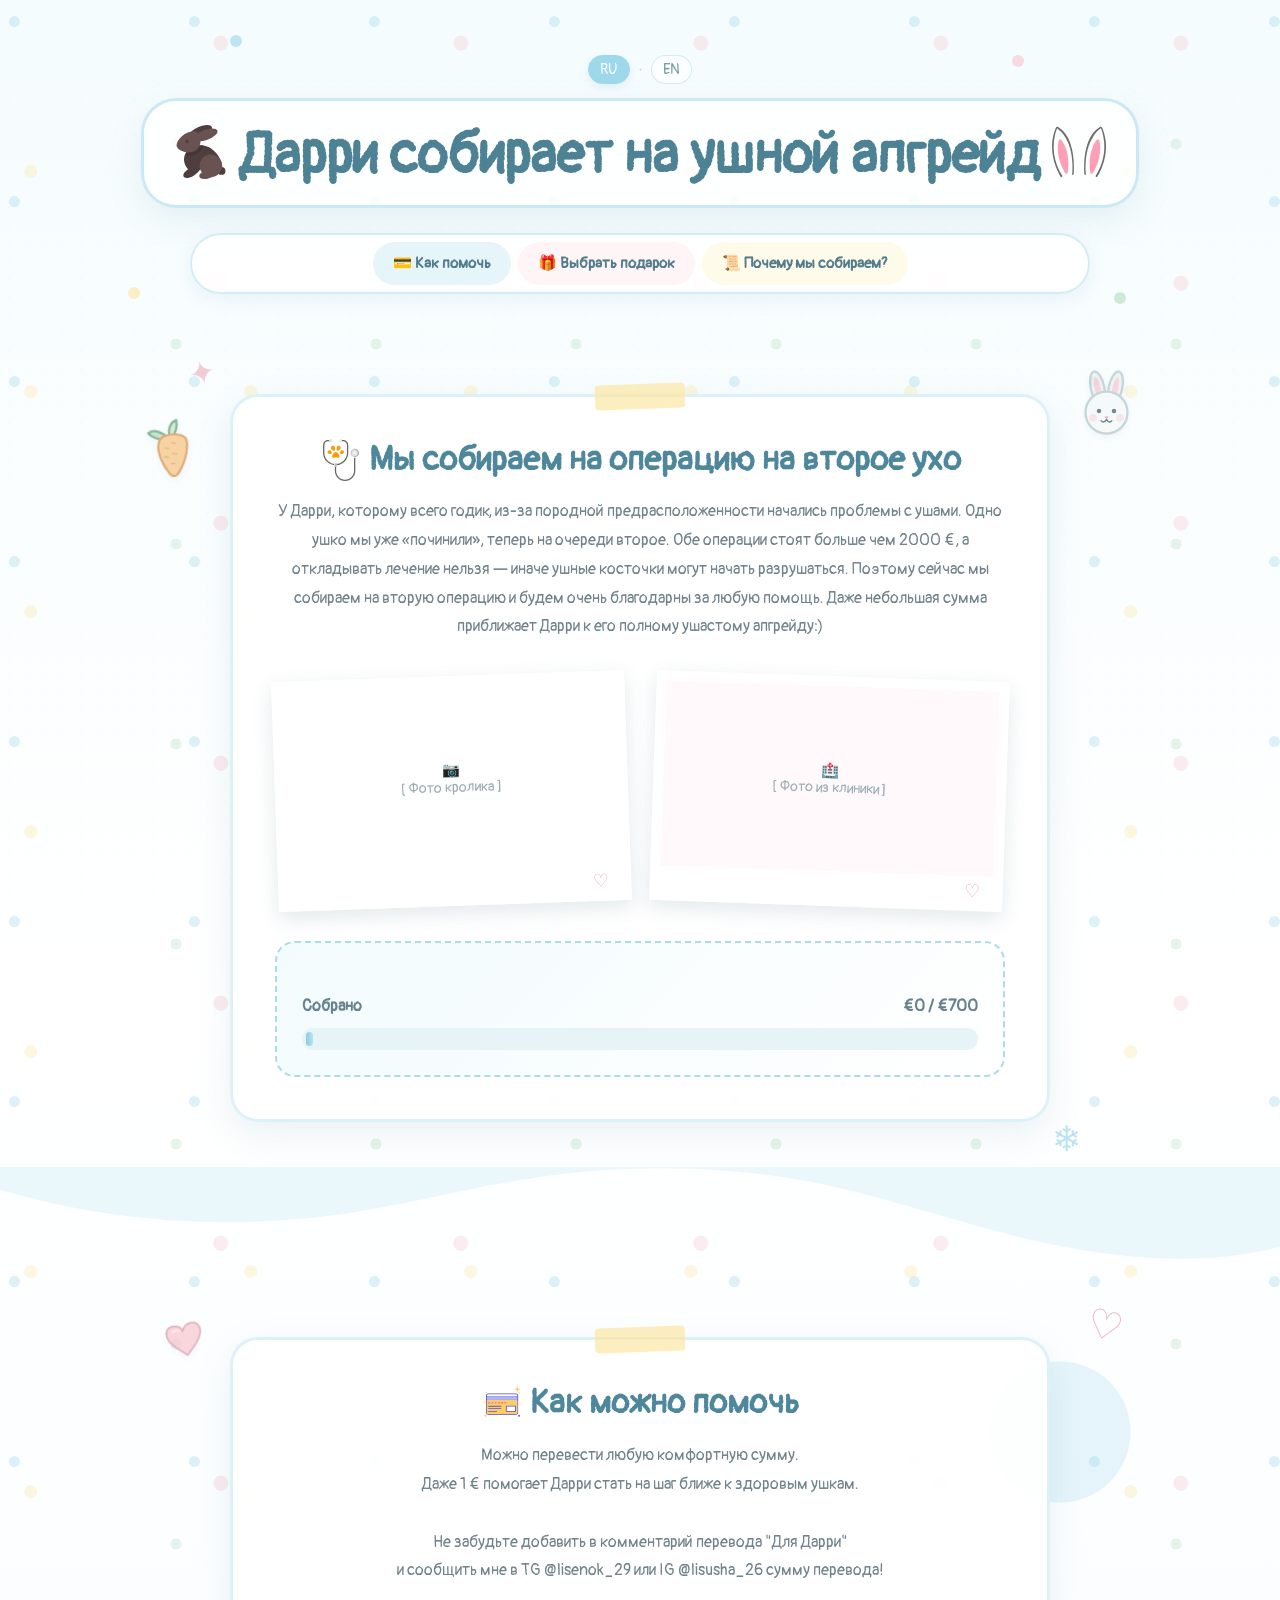
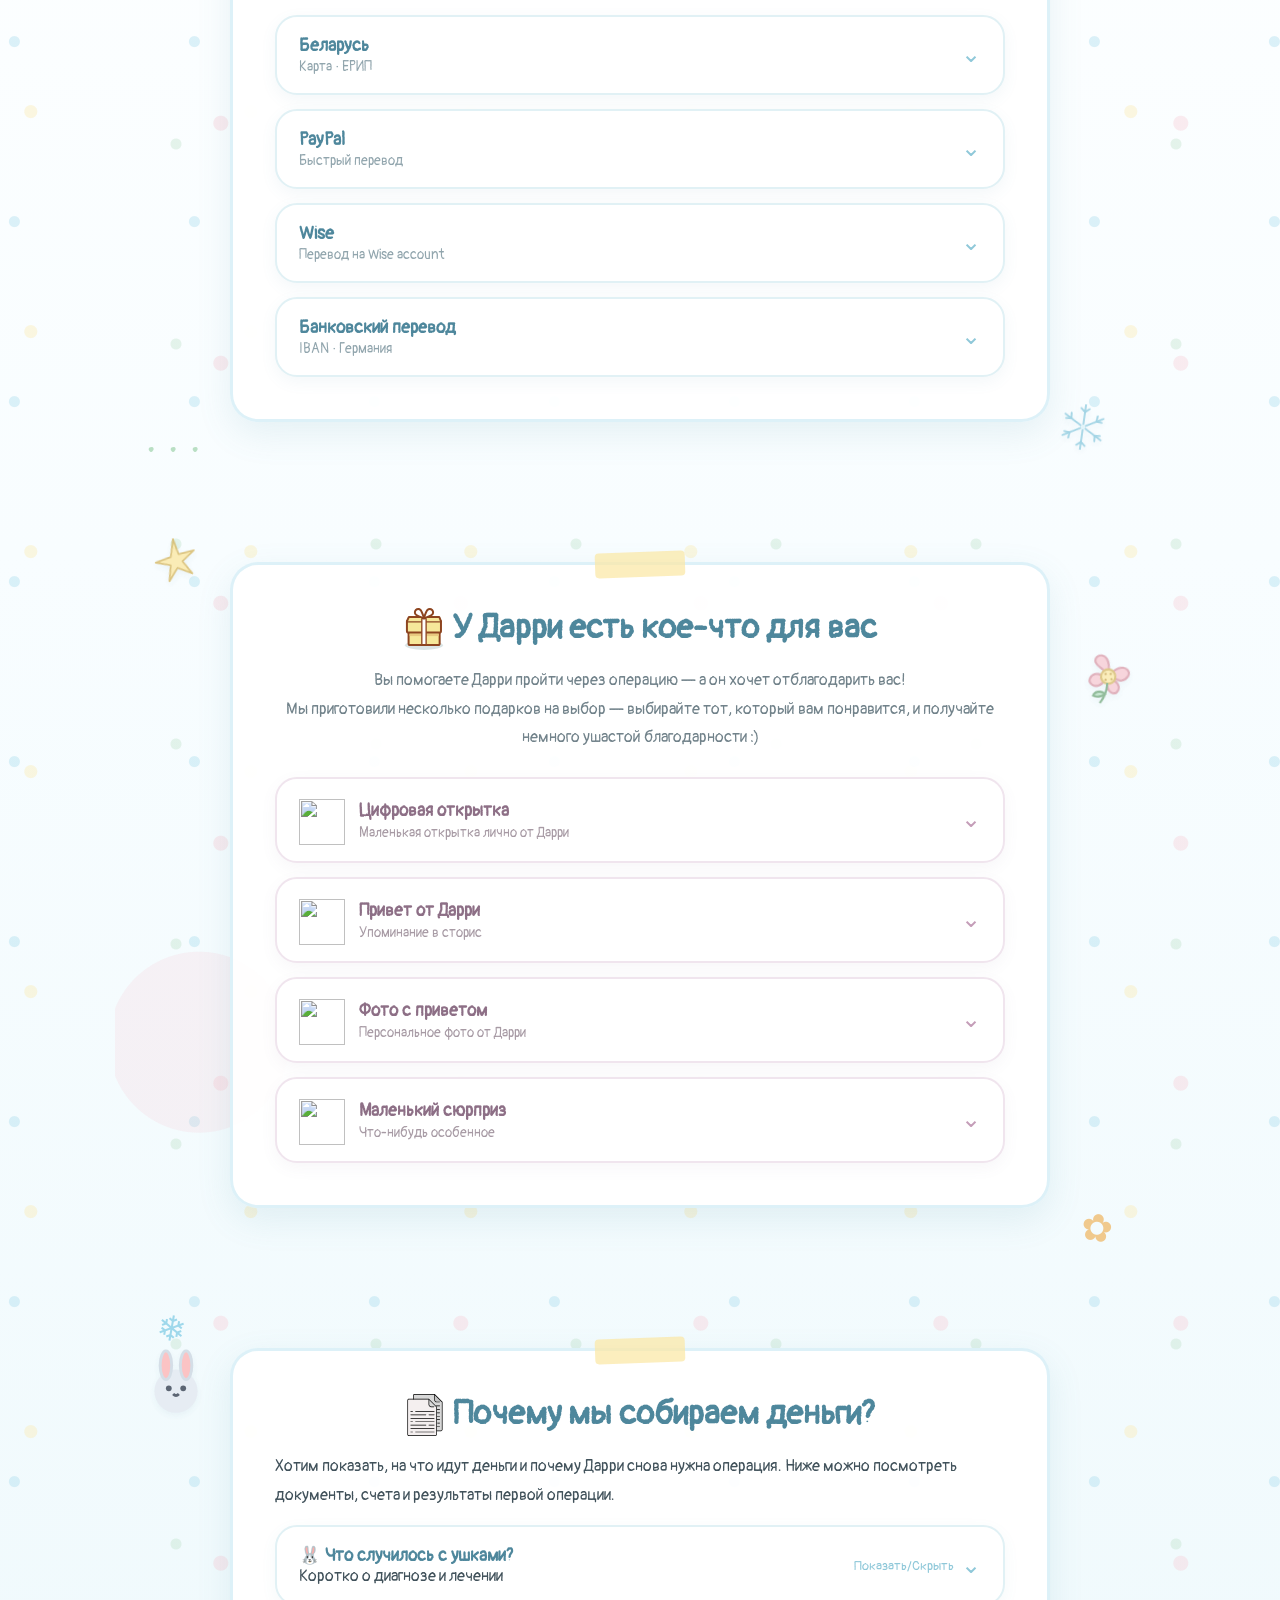
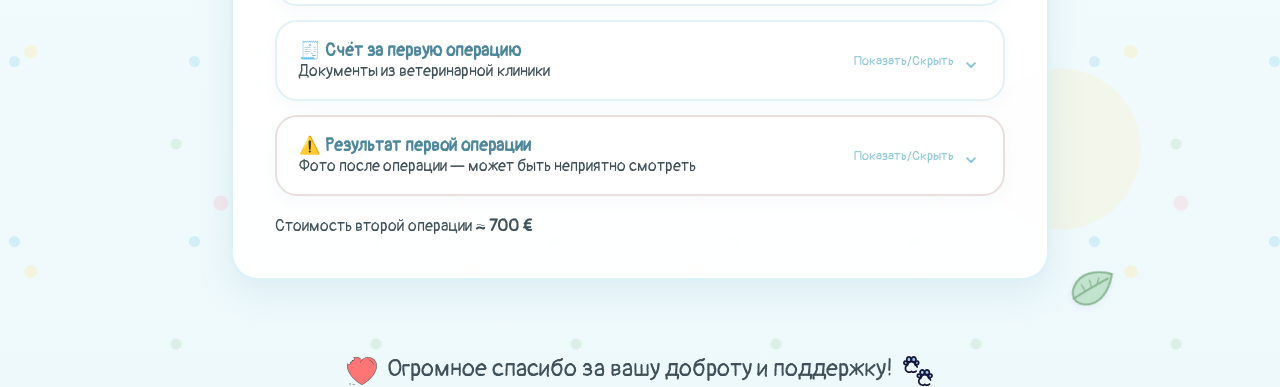
==== index.html @ 0f6ff952 "initial commit" ====
<!DOCTYPE html>
<html lang="ru">
<head>
    <meta charset="UTF-8">
    <meta name="viewport" content="width=device-width, initial-scale=1.0">
    <title>Помощь Кролику Дарри | Сбор на операцию 🐰</title>
    <!-- Link to external stylesheet -->
    <link rel="stylesheet" href="style.css">
    <link rel="preconnect" href="https://fonts.googleapis.com">
    <link rel="preconnect" href="https://fonts.gstatic.com" crossorigin>

    <link href="https://fonts.googleapis.com/css2?family=Nunito:wght@400;500;600;700;800&display=swap"
      rel="stylesheet">
    <link href="https://fonts.googleapis.com/css2?family=Pangolin:wght@400;500;600;700&display=swap"
      rel="stylesheet">
</head>
<body>
<header class="site-header">

    <!-- Decorative dots -->
    <span class="decorative-dot dot-blue"
          style="left: 18%; top: 35px;"></span>

    <span class="decorative-dot dot-pink"
          style="right: 20%; top: 55px;"></span>

    <span class="decorative-dot dot-yellow"
          style="left: 10%; bottom: 25px;"></span>

    <span class="decorative-dot dot-green"
          style="right: 12%; bottom: 20px;"></span>

    <div class="language-switcher">
        <a href="index.html" class="language-button active">RU</a>
        <span>·</span>
        <a href="en.html" class="language-button">EN</a>
    </div>

    <h1 class="site-title">
        <img src="icons/bunny.svg"
         alt=""
         class="title-icon">
        Дарри собирает на ушной апгрейд
        <img src="icons/bunny-ears.svg"
         alt=""
         class="title-icon">
    </h1>

    <nav>
        <ul>
            <li>
                <a href="#payment">💳 Как помочь</a>
            </li>

            <li>
                <a href="#gifts">🎁 Выбрать подарок</a>
            </li>

            <li>
                <a href="#why">📜 Почему мы собираем?</a>
            </li>
        </ul>
    </nav>

</header>


<!-- =========================
     INTRO
========================= -->

<section id="intro">

<!-- =========================
     DOODLE: CARROT
========================= -->

<svg class="doodle doodle-carrot"
     viewBox="0 0 100 100"
     aria-hidden="true">

    <!-- leaves -->
    <path
        d="M48 31
           C38 19 29 17 23 20
           C27 28 36 32 46 35"
        fill="#B9DFC4"
        stroke="#6FA77D"
        stroke-width="3"
        stroke-linecap="round"
        stroke-linejoin="round"/>

    <path
        d="M51 31
           C51 19 57 12 65 11
           C65 21 59 29 53 35"
        fill="#C9E7D0"
        stroke="#6FA77D"
        stroke-width="3"
        stroke-linecap="round"/>

    <!-- carrot -->
    <path
        d="M43 29
           C55 27 68 31 72 38
           C75 47 67 67 53 82
           C49 87 44 88 40 82
           C32 67 29 47 34 37
           C36 32 39 30 43 29Z"
        fill="#F7C98F"
        stroke="#D99A5B"
        stroke-width="3"
        stroke-linecap="round"/>

    <!-- little marks -->
    <path
        d="M41 45 L46 47
           M52 40 L57 42
           M38 57 L43 59
           M50 55 L55 57
           M45 68 L50 69"
        fill="none"
        stroke="#D99A5B"
        stroke-width="2"
        stroke-linecap="round"
        opacity=".65"/>

</svg>

<!-- =========================
     DOODLE: BUNNY
========================= -->

<svg class="doodle doodle-bunny"
     viewBox="0 0 100 100"
     aria-hidden="true">

    <!-- ears -->
    <ellipse
        cx="38"
        cy="25"
        rx="9"
        ry="22"
        fill="#E9EEF1"
        stroke="#B7C8CE"
        stroke-width="3"
        transform="rotate(-12 38 25)"/>

    <ellipse
        cx="62"
        cy="25"
        rx="9"
        ry="22"
        fill="#E9EEF1"
        stroke="#B7C8CE"
        stroke-width="3"
        transform="rotate(12 62 25)"/>

    <!-- inner ears -->
    <ellipse
        cx="38"
        cy="25"
        rx="4"
        ry="14"
        fill="#F7C8D2"
        transform="rotate(-12 38 25)"/>

    <ellipse
        cx="62"
        cy="25"
        rx="4"
        ry="14"
        fill="#F7C8D2"
        transform="rotate(12 62 25)"/>

    <!-- head -->
    <circle
        cx="50"
        cy="58"
        r="28"
        fill="#F4F7F8"
        stroke="#B7C8CE"
        stroke-width="3"/>

    <!-- eyes -->
    <circle cx="40" cy="56" r="3" fill="#53666F"/>
    <circle cx="60" cy="56" r="3" fill="#53666F"/>

    <!-- nose -->
    <path
        d="M47 64 Q50 61 53 64 Q50 68 47 64Z"
        fill="#E9A9B8"/>

    <!-- mouth -->
    <path
        d="M50 67 C48 72 44 71 43 69
           M50 67 C52 72 56 71 57 69"
        fill="none"
        stroke="#53666F"
        stroke-width="2"
        stroke-linecap="round"/>

    <!-- cheeks -->
    <circle cx="32" cy="65" r="5" fill="#F7C8D2" opacity=".55"/>
    <circle cx="68" cy="65" r="5" fill="#F7C8D2" opacity=".55"/>

</svg>


    <div class="card-box">

        <h2>
        <img src="icons/doctor.svg"
         alt=""
         class="icon">
            Мы собираем на операцию на второе ухо
        </h2>

        <p style="text-align:center; color:var(--text-muted);">
            У Дарри, которому всего годик, из-за породной предрасположенности начались
            проблемы с ушами. Одно ушко мы уже «починили», теперь на очереди второе.

            Обе операции стоят больше чем 2000 €, а откладывать лечение нельзя
            — иначе ушные косточки могут начать разрушаться. Поэтому сейчас мы собираем на
            вторую операцию и будем очень благодарны за любую помощь. Даже небольшая сумма
            приближает Дарри к его полному ушастому апгрейду:)
        </p>


        <div class="photo-grid">

            <div class="photo-frame">
                <span>📷<br>[ Фото кролика ]</span>
            </div>

            <div class="photo-frame">
                <span>🏥<br>[ Фото из клиники ]</span>
            </div>

        </div>


        <div class="fill-block">


            <div class="progress-container">

                <div class="progress-label">
                    <span>Собрано</span>
                    <span>€0 / €700</span>
                </div>

                <div class="progress-bar">
                    <div class="progress"></div>
                </div>

            </div>

        </div>

    </div>

</section>


<div class="wave-separator">
    <svg viewBox="0 0 1200 120"
         preserveAspectRatio="none">

        <path
            d="M321.39,56.44c58-10.79,114.16-30.13,
            172-41.86,82.39-16.72,168.19-17.73,
            250.45-.39C823.78,31,906.67,72,
            985.66,92.83c70.05,18.48,146.53,26.09,
            214.34,3V0H0V27.35A600.21,600.21,0,0,0,
            321.39,56.44Z"
            class="shape-fill">
        </path>

    </svg>
</div>


<!-- =========================
     PAYMENT
========================= -->

<section id="payment">
    <!-- =========================
     DOODLE: SNOWFLAKE
========================= -->

<svg class="doodle doodle-snowflake"
     viewBox="0 0 100 100"
     aria-hidden="true">

    <g
        fill="none"
        stroke="#8FCBDF"
        stroke-width="3"
        stroke-linecap="round">

        <path d="M50 13 L50 87"/>
        <path d="M18 32 L82 68"/>
        <path d="M18 68 L82 32"/>

        <!-- branches -->
        <path d="M50 25 L43 19"/>
        <path d="M50 25 L57 19"/>

        <path d="M50 75 L43 81"/>
        <path d="M50 75 L57 81"/>

        <path d="M29 38 L28 29"/>
        <path d="M29 38 L20 39"/>

        <path d="M71 62 L72 71"/>
        <path d="M71 62 L80 61"/>

        <path d="M29 62 L20 61"/>
        <path d="M29 62 L28 71"/>

        <path d="M71 38 L80 39"/>
        <path d="M71 38 L72 29"/>

    </g>

    <circle
        cx="50"
        cy="50"
        r="4"
        fill="#DDF2F8"/>

</svg>
<!-- =========================
     DOODLE: HEART
========================= -->

<svg class="doodle doodle-heart"
     viewBox="0 0 100 100"
     aria-hidden="true">

    <path
        d="M50 79
           C44 72 23 57 20 42
           C17 28 26 21 37 23
           C45 24 49 30 50 35
           C52 29 56 24 64 23
           C75 21 84 28 81 42
           C78 57 57 72 50 79Z"
        fill="#F7C8D2"
        stroke="#D99AA8"
        stroke-width="3"
        stroke-linecap="round"
        stroke-linejoin="round"/>

    <path
        d="M31 34 C34 30 39 30 42 33"
        fill="none"
        stroke="#FBE8EC"
        stroke-width="3"
        stroke-linecap="round"/>

</svg>
    <div class="card-box">

        <h2>
       <img src="icons/bank-card.svg"
         alt=""
         class="icon">
            Как можно помочь
        </h2>

        <p style="text-align:center; color:var(--text-muted);">
        Можно перевести любую комфортную сумму.<br>
        Даже 1 € помогает Дарри стать на шаг ближе к здоровым ушкам.<br><br>

            Не забудьте добавить в комментарий перевода "Для Дарри" <br>и сообщить мне в TG @lisenok_29 или IG @lisusha_26 сумму перевода!
        </p>


<div class="payment-methods">

    <!-- Беларусь / ЕРИП -->
    <details class="payment-card">

        <summary>
            <div class="payment-card-header">


                <div>
                    <h3>Беларусь</h3>
                    <span>Карта · ЕРИП</span>
                </div>

            </div>

            <span class="payment-arrow">⌄</span>
        </summary>

        <div class="payment-content">

            <p>
                Если вам удобно перевести деньги с белорусской карты,
                можно воспользоваться ЕРИП.
            </p>

            <strong>Как оплатить:</strong>

            <ol>
                <li>Откройте приложение вашего банка.</li>
                <li>Выберите ЕРИП и найдите нужный раздел.</li>
                <li>Введите данные из инструкции ниже.</li>
            </ol>

            <div class="fill-block">
                [ Здесь будет схема оплаты через ЕРИП ]
            </div>

        </div>

    </details>


    <!-- PayPal -->
    <details class="payment-card">

        <summary>
            <div class="payment-card-header">

                <div>
                    <h3>PayPal</h3>
                    <span>Быстрый перевод</span>
                </div>

            </div>

            <span class="payment-arrow">⌄</span>
        </summary>

        <div class="payment-content">

            <p>
                Можно отправить любую комфортную сумму через PayPal.
            </p>

            <div class="account-box">
                <span>PayPal</span>
                <strong>[ ваш email ]</strong>
            </div>

        </div>

    </details>


    <!-- Wise -->
    <details class="payment-card">

        <summary>
            <div class="payment-card-header">

                <div>
                    <h3>Wise</h3>
                    <span>Перевод на Wise account</span>
                </div>

            </div>

            <span class="payment-arrow">⌄</span>
        </summary>

        <div class="payment-content">

            <p>
                Если вы пользуетесь Wise, можно перевести деньги
                непосредственно на наш аккаунт.
            </p>

            <div class="account-box">
                <span>Wise account</span>
                <strong>[ реквизиты ]</strong>
            </div>

        </div>

    </details>


    <!-- Немецкий IBAN -->
    <details class="payment-card">

        <summary>
            <div class="payment-card-header">

                <div>
                    <h3>Банковский перевод</h3>
                    <span>IBAN · Германия</span>
                </div>

            </div>

            <span class="payment-arrow">⌄</span>
        </summary>

        <div class="payment-content">

            <p>
                Можно сделать обычный банковский перевод
                на немецкий счёт.
            </p>

            <div class="account-box">

                <div>
                    <span>Имя получателя</span>
                    <strong>[ NAME ]</strong>
                </div>

                <div>
                    <span>IBAN</span>
                    <strong>[ DE00 0000 0000 0000 0000 00 ]</strong>
                </div>

                <div>
                    <span>BIC</span>
                    <strong>[ BIC ]</strong>
                </div>

            </div>

        </div>

    </details>

</div>

    </div>

</section>


<!-- =========================
     GIFTS
========================= -->

<section id="gifts">

<!-- =========================
     DOODLE: LITTLE STAR
========================= -->

<svg class="doodle doodle-star"
     viewBox="0 0 100 100"
     aria-hidden="true">

    <path
        d="M50 12
           L56 39
           L83 36
           L61 52
           L75 75
           L51 62
           L34 83
           L40 56
           L15 48
           L42 42 Z"
        fill="#FBE8A6"
        stroke="#D5B866"
        stroke-width="3"
        stroke-linejoin="round"/>

</svg><!-- =========================
     DOODLE: FLOWER
========================= -->

<svg class="doodle doodle-flower"
     viewBox="0 0 100 100"
     aria-hidden="true">

    <path
        d="M49 46
           C43 37 34 38 30 31
           C27 24 34 18 41 21
           C48 24 49 33 50 40"
        fill="#F7C8D2"
        stroke="#D99AA8"
        stroke-width="3"
        stroke-linecap="round"/>

    <path
        d="M53 45
           C58 35 68 30 75 35
           C81 40 77 48 69 51
           C63 52 58 49 53 47"
        fill="#F7C8D2"
        stroke="#D99AA8"
        stroke-width="3"
        stroke-linecap="round"/>

    <path
        d="M53 51
           C63 52 69 59 66 66
           C63 73 54 70 51 63
           C49 59 50 55 53 51"
        fill="#F7C8D2"
        stroke="#D99AA8"
        stroke-width="3"
        stroke-linecap="round"/>

    <path
        d="M47 52
           C43 61 36 66 29 62
           C22 58 25 50 32 47
           C38 45 43 48 47 51"
        fill="#F7C8D2"
        stroke="#D99AA8"
        stroke-width="3"
        stroke-linecap="round"/>

    <circle
        cx="50"
        cy="48"
        r="10"
        fill="#FBE8A6"
        stroke="#D5B866"
        stroke-width="3"/>

    <circle cx="46" cy="45" r="1.5" fill="#C39E4A"/>
    <circle cx="53" cy="44" r="1.5" fill="#C39E4A"/>
    <circle cx="55" cy="51" r="1.5" fill="#C39E4A"/>
    <circle cx="47" cy="53" r="1.5" fill="#C39E4A"/>

    <path
        d="M50 58 C51 69 49 77 44 85"
        fill="none"
        stroke="#72A77C"
        stroke-width="3"
        stroke-linecap="round"/>

    <path
        d="M48 72
           C40 68 34 72 33 77
           C40 79 45 77 49 73"
        fill="#B9DFC4"
        stroke="#72A77C"
        stroke-width="3"
        stroke-linecap="round"/>

</svg>


    <div class="card-box">

        <h2>
        <img src="icons/gift.svg"
         alt=""
         class="icon">
            У Дарри есть кое-что для вас
        </h2>

        <p style="text-align:center; color:var(--text-muted);">
        Вы помогаете Дарри пройти через операцию — а он хочет отблагодарить вас!<br>
        Мы приготовили несколько подарков на выбор — выбирайте тот, который вам понравится,
            и получайте немного ушастой благодарности :)

        </p>


<div class="gift-list">

    <!-- Подарок 1 -->
    <details class="gift-card">

        <summary>
            <div class="gift-card-title">
                <img src="icons/postcard.svg"
                     alt=""
                     class="gift-icon">

                <div>
                    <h3>Цифровая открытка</h3>
                    <span>Маленькая открытка лично от Дарри</span>
                </div>
            </div>

            <span class="gift-arrow">⌄</span>
        </summary>

        <div class="gift-content">

            <img src="images/gift-postcard.jpg"
                 alt="Пример цифровой открытки"
                 class="gift-photo">

            <p>
                Красочная цифровая открытка с Дарри,
                которую можно сохранить себе на память.
            </p>

        </div>

    </details>


    <!-- Подарок 2 -->
    <details class="gift-card">

        <summary>
            <div class="gift-card-title">

                <img src="icons/instagram.svg"
                     alt=""
                     class="gift-icon">

                <div>
                    <h3>Привет от Дарри</h3>
                    <span>Упоминание в сторис</span>
                </div>

            </div>

            <span class="gift-arrow">⌄</span>
        </summary>

        <div class="gift-content">

            <img src="images/gift-story.jpg"
                 alt="Пример сторис"
                 class="gift-photo">

            <p>
                Дарри лично передаст вам привет
                в нашей истории в Instagram.
            </p>

        </div>

    </details>


    <!-- Подарок 3 -->
    <details class="gift-card">

        <summary>
            <div class="gift-card-title">

                <img src="icons/photo.svg"
                     alt=""
                     class="gift-icon">

                <div>
                    <h3>Фото с приветом</h3>
                    <span>Персональное фото от Дарри</span>
                </div>

            </div>

            <span class="gift-arrow">⌄</span>
        </summary>

        <div class="gift-content">

            <img src="images/gift-photo.jpg"
                 alt="Фото Дарри"
                 class="gift-photo">

            <p>
                Получите фотографию Дарри с вашим
                персональным приветом.
            </p>

        </div>

    </details>


    <!-- Подарок 4 -->
    <details class="gift-card">

        <summary>
            <div class="gift-card-title">

                <img src="icons/surprise.svg"
                     alt=""
                     class="gift-icon">

                <div>
                    <h3>Маленький сюрприз</h3>
                    <span>Что-нибудь особенное</span>
                </div>

            </div>

            <span class="gift-arrow">⌄</span>
        </summary>

        <div class="gift-content">

            <img src="images/gift-surprise.jpg"
                 alt="Маленький сюрприз"
                 class="gift-photo">

            <p>
                Тут пока секрет. Но Дарри обещает,
                что будет мило :)
            </p>

        </div>

    </details>

</div>

    </div>

</section>


<!-- =========================
     WHY
========================= -->

<section id="why">
<!-- =========================
     DOODLE: LEAF
========================= -->

<svg class="doodle doodle-leaf"
     viewBox="0 0 100 100"
     aria-hidden="true">

    <path
        d="M76 20
           C50 20 28 31 25 54
           C23 70 34 79 48 76
           C70 71 79 47 76 20Z"
        fill="#B9DFC4"
        stroke="#72A77C"
        stroke-width="3"
        stroke-linecap="round"/>

    <path
        d="M29 72 C43 56 55 44 72 28"
        fill="none"
        stroke="#72A77C"
        stroke-width="3"
        stroke-linecap="round"/>

    <path
        d="M43 56 L35 48
           M51 48 L45 38
           M58 41 L58 31"
        fill="none"
        stroke="#72A77C"
        stroke-width="2"
        stroke-linecap="round"/>

</svg>
    <svg class="doodle doodle-rabbit-1"
         viewBox="0 0 50 50"
         fill="none">

        <circle
            cx="25"
            cy="30"
            r="15"
            fill="#E2E8F0"/>

        <ellipse
            cx="18"
            cy="12"
            rx="4"
            ry="10"
            fill="#FEB2B2"
            stroke="#CBD5E0"
            stroke-width="2"/>

        <ellipse
            cx="32"
            cy="12"
            rx="4"
            ry="10"
            fill="#FEB2B2"
            stroke="#CBD5E0"
            stroke-width="2"/>

        <circle cx="20" cy="28" r="2" fill="#2D3748"/>
        <circle cx="30" cy="28" r="2" fill="#2D3748"/>

        <path
            d="M23 32 Q25 34 27 32"
            stroke="#2D3748"
            stroke-width="2"
            fill="none"/>

    </svg>


    <div class="card-box">

<h2>
    <img src="icons/documents.svg"
         alt=""
         class="icon">
    Почему мы собираем деньги?
</h2>

<p class="section-intro">
    Хотим показать, на что идут деньги и почему Дарри снова нужна операция.
    Ниже можно посмотреть документы, счета и результаты первой операции.
</p>


<details class="story-card">
    <summary>
        <div>
            <h3>🐰 Что случилось с ушками?</h3>
            <span>Коротко о диагнозе и лечении</span>
        </div>

        <div class="details-hint">
            <span class="hint-closed">Показать/Скрыть</span>
            <span class="payment-arrow">⌄</span>
        </div>
    </summary>

    <div class="story-content">
        <p>
            [ Здесь коротко рассказываем, когда начались проблемы,
            что показали обследования, почему потребовалась операция
            и почему теперь необходимо оперировать второе ухо. ]
        </p>
    </div>
</details>

<details class="story-card">
    <summary>
        <div>
            <h3>🧾 Счёт за первую операцию</h3>
            <span>Документы из ветеринарной клиники</span>
        </div>

        <div class="details-hint">
            <span class="hint-closed">Показать/Скрыть</span>
            <span class="payment-arrow">⌄</span>
        </div>
    </summary>

    <div class="story-content">

        <div class="document-grid">

            <img src="images/invoice-1.jpg"
                 alt="Счёт из ветеринарной клиники"
                 class="document-image">

            <img src="images/invoice-2.jpg"
                 alt="Счёт из ветеринарной клиники"
                 class="document-image">

        </div>

        <p>
            Здесь можно добавить короткое пояснение,
            что именно было оплачено.
        </p>

    </div>
</details>

<details class="story-card sensitive-card">
    <summary>
        <div>
            <h3>⚠️ Результат первой операции</h3>
            <span>Фото после операции — может быть неприятно смотреть</span>
        </div>

        <div class="details-hint">
            <span class="hint-closed">Показать/Скрыть</span>
            <span class="payment-arrow">⌄</span>
        </div>
    </summary>

    <div class="story-content">

        <div class="photo-warning">
            <strong>⚠️ Осторожно, фото может быть неприятным</strong>

            <p>
                Здесь находится фотография уха Дарри после первой операции.
                Открывайте только если хотите увидеть результат лечения.
            </p>
        </div>

        <img src="images/ear-after-surgery.jpg"
             alt="Ухо Дарри после операции"
             class="sensitive-photo">

    </div>
</details>
        <br>
<div class="cost-summary">

    <span>Стоимость второй операции</span>

    <strong>≈ 700 €</strong>

</div>

    </div>

</section>

</div>

<footer>
    <div class="container">
        <p class="footer-message">
            <img src="icons/heart.svg"
                 alt=""
                 class="icon">

            Огромное спасибо за вашу доброту и поддержку!

            <img src="icons/pawprints.svg"
                 alt=""
                 class="icon">
        </p>
    </div>
</footer>

</body>
</html>
---- style.css ----
:root {
    --blue: #9ed8eb;
    --blue-dark: #5ca9c5;
    --blue-light: #eaf8fc;
    --blue-pale: #f5fcfe;

    --pink: #f7c8d2;
    --yellow: #fbe8a6;
    --green: #b9dfc4;
    --orange: #f6c58b;

    --text: #40515a;
    --text-muted: #71828a;

    --white: #ffffff;

    --shadow: 0 12px 35px rgba(80, 145, 165, 0.12);
    --shadow-small: 0 5px 18px rgba(80, 145, 165, 0.10);

    --radius: 28px;
}


/* =========================
   GLOBAL
========================= */

* {
    box-sizing: border-box;
}

html {
    scroll-behavior: smooth;
}

body {
    margin: 0;

    color: var(--text);
    font-family: "Pangolin", "Trebuchet MS", sans-serif;

    background:
        radial-gradient(
            circle at 8% 12%,
            rgba(158,216,235,.35) 0 5px,
            transparent 6px
        ),
        radial-gradient(
            circle at 92% 18%,
            rgba(247,200,210,.35) 0 7px,
            transparent 8px
        ),
        radial-gradient(
            circle at 14% 78%,
            rgba(251,232,166,.35) 0 6px,
            transparent 7px
        ),
        radial-gradient(
            circle at 88% 72%,
            rgba(185,223,196,.35) 0 5px,
            transparent 6px
        ),
        linear-gradient(
            180deg,
            #f5fcfe 0%,
            #ffffff 28%,
            #f8fdff 60%,
            #eef9fc 100%
        );

    background-size:
        180px 180px,
        240px 240px,
        220px 220px,
        200px 200px,
        auto;

    overflow-x: hidden;
}


/* Very subtle paper texture */

body::before {
    content: "";

    position: fixed;
    inset: 0;

    pointer-events: none;

    opacity: .22;

    background-image:
        radial-gradient(
            rgba(92,169,197,.10) 1px,
            transparent 1px
        );

    background-size: 18px 18px;

    z-index: -1;
}


/* =========================
   CONTAINER
========================= */

.container {
    width: 100%;
    max-width: 960px;

    margin: 0 auto;
    padding: 0 20px;

    position: relative;
}


/* =========================
   HEADER
========================= */

.site-header {
    position: relative;

    padding: 55px 20px 30px;

    text-align: center;
}

.site-title {
    display: inline-block;

    margin: 0 auto 25px;
    padding: 18px 30px;

    color: #4d8194;

    font-size: clamp(2rem, 5vw, 3.5rem);
    line-height: 1.1;

    background: rgba(255,255,255,.82);

    border: 3px solid rgba(158,216,235,.55);
    border-radius: 35px;

    box-shadow: var(--shadow);
}

.site-title span {
    display: inline-block;

    animation: gentleFloat 4s ease-in-out infinite;
}

.site-title span:last-child {
    animation-delay: 1s;
}

@keyframes gentleFloat {

    0%, 100% {
        transform: translateY(0) rotate(-2deg);
    }

    50% {
        transform: translateY(-5px) rotate(2deg);
    }
}


/* =========================
   NAVIGATION
========================= */

nav {
    position: relative;
    z-index: 10;

    width: min(900px, calc(100% - 30px));

    margin: 0 auto;
    padding: 7px;

    background: rgba(255,255,255,.9);

    border: 2px solid rgba(158,216,235,.45);
    border-radius: 50px;

    box-shadow: var(--shadow-small);
}

nav ul {
    display: flex;

    justify-content: center;
    align-items: center;

    gap: 7px;

    margin: 0;
    padding: 0;

    list-style: none;
}

nav li {
    flex: 0 0 auto;
}

nav a {
    display: block;

    padding: 12px 20px;

    color: #527c8c;

    font-weight: 700;
    font-size: .95rem;

    text-decoration: none;

    border-radius: 40px;

    transition:
        background .2s ease,
        transform .2s ease,
        box-shadow .2s ease;
}

nav a:hover {
    background: var(--blue-light);

    transform: translateY(-2px);

    box-shadow:
        0 4px 12px rgba(92,169,197,.15);
}

nav li:first-child a {
    background: #e5f5fa;
}

nav li:nth-child(2) a {
    background: #fff5f7;
}

nav li:nth-child(3) a {
    background: #fffbea;
}


/* =========================
   SECTIONS
========================= */

section {
    position: relative;

    max-width: 1050px;

    margin: 0 auto;
    padding: 70px 25px;
}


/* =========================
   MAIN CARD
========================= */

.card-box {
    position: relative;

    width: 100%;
    max-width: 820px;

    margin: 0 auto;
    padding: 42px;

    background: rgba(255,255,255,.94);

    border: 3px solid rgba(158,216,235,.35);
    border-radius: var(--radius);

    box-shadow: var(--shadow);
}


/* Little paper tape decoration */

.card-box::before {
    content: "";

    position: absolute;

    top: -13px;
    left: 50%;

    width: 90px;
    height: 25px;

    transform:
        translateX(-50%)
        rotate(-2deg);

    background: rgba(251,232,166,.72);

    border-radius: 4px;
}


/* =========================
   HEADINGS
========================= */

.card-box h2 {
    margin-top: 0;
    margin-bottom: 15px;

    color: #4e879c;

    text-align: center;

    font-size: clamp(1.5rem, 3vw, 2.1rem);

    line-height: 1.25;
}

.card-box p {
    line-height: 1.8;
}


/* Section title with SVG */

.section-title {
    display: flex;

    align-items: center;
    justify-content: center;

    gap: 12px;
}

.title-icon {
    width: 54px;
    height: 54px;

    flex: 0 0 54px;

    transform: translateY(6px);
}


/* Generic icons */

.icon {
    display: inline-block;

    width: 42px;
    height: 42px;

    flex: 0 0 42px;

    vertical-align: middle;
}


/* =========================
   PHOTOS
========================= */

.photo-grid {
    display: grid;

    grid-template-columns: repeat(2, 1fr);

    gap: 25px;

    margin: 35px 0;
}

.photo-frame {
    position: relative;

    min-height: 230px;

    display: flex;

    align-items: center;
    justify-content: center;

    background: #fff;

    border: 10px solid white;
    border-bottom-width: 35px;

    box-shadow:
        0 7px 20px rgba(60,100,110,.14);

    transform: rotate(-2deg);
}

.photo-frame:nth-child(2) {
    transform: rotate(2deg);

    background: #fff9fb;
}

.photo-frame::after {
    content: "♡";

    position: absolute;

    right: 12px;
    bottom: -27px;

    color: #f0a9b8;

    font-size: 18px;
}

.photo-frame span {
    color: #9aabb1;

    text-align: center;

    font-size: .9rem;
}


/* =========================
   PLACEHOLDER / INFO BLOCK
========================= */

.fill-block {
    margin-top: 25px;
    padding: 25px;

    text-align: center;

    line-height: 1.7;

    background:
        linear-gradient(
            135deg,
            #f2fbfd,
            #ffffff
        );

    border: 2px dashed #acdce9;
    border-radius: 20px;
}

.fill-block strong {
    color: #6593a2;
}


/* =========================
   PROGRESS BAR
========================= */

.progress-container {
    margin-top: 25px;
}

.progress-label {
    display: flex;

    justify-content: space-between;

    margin-bottom: 8px;

    color: #66838d;

    font-weight: 700;
}

.progress-bar {
    height: 22px;

    padding: 4px;

    background: #e6f4f8;

    border-radius: 20px;
}

.progress {
    width: 1%; /* change this */

    height: 100%;

    background:
        linear-gradient(
            90deg,
            #8dccdf,
            #b8e4ef
        );

    border-radius: 20px;
}


/* =========================
   ACCORDION — GENERAL
========================= */

details > summary {
    list-style: none;
    cursor: pointer;
}

details > summary::-webkit-details-marker {
    display: none;
}

details > summary::marker {
    display: none;
}


/* =========================
   PAYMENT
========================= */

.payment-methods {
    display: grid;

    gap: 14px;

    margin-top: 30px;
}

.payment-card {
    overflow: hidden;

    background: #ffffff;

    border: 2px solid #e1f1f5;
    border-radius: 22px;

    box-shadow:
        0 5px 16px rgba(80,145,165,.07);

    transition:
        border-color .25s ease,
        box-shadow .25s ease;
}

.payment-card:hover {
    border-color: #b9e0ea;
}

.payment-card[open] {
    border-color: #b9dfea;

    box-shadow:
        0 8px 24px rgba(80,145,165,.10);
}

.payment-card summary {
    position: relative;

    display: flex;

    align-items: center;
    justify-content: space-between;

    gap: 15px;

    padding: 18px 22px;
}

.payment-card-header {
    display: flex;

    align-items: center;

    gap: 14px;

    min-width: 0;
}

.payment-icon {
    width: 46px;
    height: 46px;

    flex: 0 0 46px;

    transform: translateY(2px);
}

.payment-card h3 {
    margin: 0;

    color: #4e879c;

    font-size: 1.1rem;
}

.payment-card-header span {
    display: block;

    margin-top: 2px;

    color: #91a5ad;

    font-size: .84rem;
}


/* =========================
   ACCORDION HINT
========================= */

.details-hint {
    display: flex;

    align-items: center;

    gap: 7px;

    flex: 0 0 auto;

    color: #8fc8d9;

    font-size: .82rem;

    white-space: nowrap;
}

.hint-open {
    display: none;
}

details[open] .hint-closed {
    display: none;
}

details[open] .hint-open {
    display: inline;
}


/* =========================
   ARROW
========================= */

.payment-arrow,
.gift-arrow {
    display: inline-block;

    color: #8fc8d9;

    font-size: 24px;
    line-height: 1;

    transition:
        transform .25s ease;
}

details[open] .payment-arrow,
details[open] .gift-arrow {
    transform: rotate(180deg);
}


/* =========================
   PAYMENT CONTENT
========================= */

.payment-content {
    padding: 0 24px 25px;

    animation: accordionOpen .25s ease;
}

.payment-content p {
    margin: 4px 0 18px;

    color: var(--text-muted);

    line-height: 1.65;
}

.payment-content ol {
    margin: 10px 0 18px;
    padding-left: 22px;

    color: #657b84;

    line-height: 1.8;
}

@keyframes accordionOpen {

    from {
        opacity: 0;
        transform: translateY(-5px);
    }

    to {
        opacity: 1;
        transform: translateY(0);
    }
}


/* =========================
   BANK / ACCOUNT DETAILS
========================= */

.account-box {
    display: grid;

    gap: 12px;

    padding: 16px 18px;

    background: #f5fcfe;

    border: 1px dashed #acdce9;

    border-radius: 15px;
}

.account-box div {
    display: flex;

    flex-direction: column;

    gap: 3px;
}

.account-box span {
    color: #8da2aa;

    font-size: .8rem;
}

.account-box strong {
    color: #526f79;

    font-size: .95rem;

    word-break: break-word;
}


/* =========================
   GIFTS
========================= */

.gift-list {
    display: grid;

    gap: 14px;

    margin-top: 25px;
}

.gift-card {
    overflow: hidden;

    background: #fff;

    border: 2px solid #f0e5ee;
    border-radius: 22px;

    box-shadow:
        0 5px 16px rgba(120,100,130,.06);

    transition:
        border-color .25s ease,
        box-shadow .25s ease;
}

.gift-card:hover {
    border-color: #e6cddd;
}

.gift-card[open] {
    border-color: #dfc2d5;

    box-shadow:
        0 8px 24px rgba(120,100,130,.09);
}

.gift-card summary {
    display: flex;

    align-items: center;
    justify-content: space-between;

    gap: 15px;

    padding: 18px 22px;
}

.gift-card-title {
    display: flex;

    align-items: center;

    gap: 14px;

    min-width: 0;
}

.gift-icon {
    width: 46px;
    height: 46px;

    flex: 0 0 46px;

    transform: translateY(2px);
}

.gift-card h3 {
    margin: 0;

    color: #8d6f86;

    font-size: 1.08rem;
}

.gift-card-title span {
    display: block;

    margin-top: 3px;

    color: #a79aa4;

    font-size: .84rem;
}

.gift-arrow {
    color: #c49db8;
}

.gift-content {
    padding: 0 24px 25px;

    animation: accordionOpen .25s ease;
}

.gift-photo {
    display: block;

    width: 100%;
    max-width: 420px;
    height: auto;

    margin: 0 auto 18px;

    border-radius: 17px;

    box-shadow:
        0 4px 12px rgba(100,80,100,.08);
}

.gift-content p {
    max-width: 600px;

    margin: 0 auto;

    color: var(--text-muted);

    line-height: 1.65;

    text-align: center;
}


/* =========================
   MEDICAL / STORY CARDS
========================= */

.story-card {
    overflow: hidden;

    margin-top: 14px;

    background: #ffffff;

    border: 2px solid #e1f1f5;
    border-radius: 22px;

    box-shadow:
        0 5px 16px rgba(80,145,165,.06);

    transition:
        border-color .25s ease,
        box-shadow .25s ease;
}

.story-card:hover {
    border-color: #b9e0ea;
}

.story-card[open] {
    border-color: #b9dfea;

    box-shadow:
        0 8px 24px rgba(80,145,165,.09);
}

.story-card summary {
    display: flex;

    align-items: center;
    justify-content: space-between;

    gap: 15px;

    padding: 18px 22px;
}

.story-card-title {
    display: flex;

    align-items: center;

    gap: 14px;

    min-width: 0;
}

.story-card h3 {
    margin: 0;

    color: #4e879c;

    font-size: 1.08rem;
}

.story-card-title span {
    display: block;

    margin-top: 3px;

    color: #91a5ad;

    font-size: .84rem;
}

.story-content {
    padding: 0 24px 25px;

    animation: accordionOpen .25s ease;
}


/* =========================
   DOCUMENTS
========================= */

.document-grid {
    display: grid;

    grid-template-columns: repeat(2, 1fr);

    gap: 15px;

    margin-bottom: 18px;
}

.document-image {
    display: block;

    width: 100%;
    height: auto;

    border-radius: 14px;

    box-shadow:
        0 4px 12px rgba(80,120,130,.08);
}


/* =========================
   SENSITIVE PHOTO
========================= */

.sensitive-card {
    border-color: #eadfdc;
}

.photo-warning {
    padding: 15px 18px;

    margin-bottom: 18px;

    background: #fff8f6;

    border-radius: 15px;

    color: #8f7772;
}

.photo-warning strong {
    color: #9b6f68;
}

.photo-warning p {
    margin: 6px 0 0;
}

.sensitive-photo {
    display: block;

    width: 100%;
    max-width: 500px;

    height: auto;

    margin: 0 auto;

    border-radius: 16px;
}


/* =========================
   FOOTER
========================= */

.footer-message {
    display: flex;

    align-items: center;
    justify-content: center;

    gap: 10px;

    margin: 0;

    text-align: center;

    font-size: 1.5rem;

    line-height: 1.5;
}

.footer-message .icon {
    width: 30px;
    height: 30px;

    flex: 0 0 30px;

    transform: translateY(2px);
}


/* =========================
   DECORATIVE DOODLES
========================= */

.doodle {
    position: absolute;

    z-index: 1;

    width: 72px;
    height: 72px;

    pointer-events: none;

    opacity: .82;

    filter:
        drop-shadow(
            0 3px 3px rgba(70,120,135,.08)
        );

    transition:
        transform .3s ease;
}

.doodle-carrot {
    left: 2%;
    top: 90px;

    transform: rotate(-13deg);
}

.doodle-flower {
    right: 2%;
    top: 150px;

    transform: rotate(8deg);
}

.doodle-snowflake {
    right: 5%;
    bottom: 35px;

    width: 60px;
    height: 60px;

    transform: rotate(8deg);
}

.doodle-heart {
    left: 4%;
    top: 45px;

    width: 55px;
    height: 55px;

    transform: rotate(-12deg);
}

.doodle-star {
    left: 3%;
    top: 40px;

    width: 58px;
    height: 58px;

    transform: rotate(-8deg);
}

.doodle-leaf {
    right: 4%;
    bottom: 30px;

    width: 65px;
    height: 65px;

    transform: rotate(15deg);
}

.doodle-bunny {
    right: 2%;
    top: 45px;

    width: 75px;
    height: 75px;
}


/* Tiny variation */

.doodle:nth-of-type(2) {
    opacity: .76;
}

.doodle:nth-of-type(3) {
    opacity: .70;
}


/* =========================
   DECORATIVE SECTION ELEMENTS
========================= */

#intro::before {
    content: "✦";

    position: absolute;

    left: 7%;
    top: 30px;

    color: #f2cbd4;

    font-size: 32px;

    transform: rotate(-15deg);
}

#intro::after {
    content: "❄";

    position: absolute;

    right: 8%;
    bottom: 30px;

    color: #9ed8eb;

    font-size: 35px;

    opacity: .7;
}

#payment::before {
    content: "♡";

    position: absolute;

    right: 4%;
    top: 35px;

    color: #f3b8c5;

    font-size: 40px;

    transform: rotate(15deg);
}

#payment::after {
    content: "•  •  •";

    position: absolute;

    left: 3%;
    bottom: 30px;

    color: #b9dfc4;

    font-size: 20px;

    letter-spacing: 5px;
}

#gifts::before {
    content: "✿";

    position: absolute;

    right: 5%;
    bottom: 25px;

    color: #f0c98d;

    font-size: 38px;

    transform: rotate(10deg);
}

#why::before {
    content: "❄";

    position: absolute;

    left: 4%;
    top: 30px;

    color: #9ed8eb;

    font-size: 35px;

    transform: rotate(10deg);
}

.language-switcher {
    display: flex;
    align-items: center;
    justify-content: center;
    gap: 8px;

    margin-bottom: 14px;

    font-size: .9rem;
}

.language-switcher span {
    color: #a8c4cc;
}

.language-button {
    padding: 5px 11px;

    color: #6f98a6;
    text-decoration: none;

    background: rgba(255,255,255,.65);

    border: 1.5px solid rgba(158,216,235,.45);
    border-radius: 20px;

    transition:
        background .2s ease,
        transform .2s ease,
        box-shadow .2s ease;
}

.language-button:hover {
    background: #eaf8fc;

    transform: translateY(-1px);

    box-shadow:
        0 3px 8px rgba(92,169,197,.12);
}

.language-button.active {
    color: #ffffff;

    background: #9ed8eb;

    border-color: #9ed8eb;

    box-shadow:
        0 3px 8px rgba(92,169,197,.15);
}
/* =========================
   WAVE
========================= */

.wave-separator {
    width: 100%;
    height: 100px;

    overflow: hidden;

    margin-top: -25px;
}

.wave-separator svg {
    display: block;

    width: 100%;
    height: 100%;
}

.wave-separator .shape-fill {
    fill: #eaf8fc;
}


/* =========================
   SPECIAL PASTEL SECTIONS
========================= */

#payment {
    background:
        radial-gradient(
            circle at 90% 20%,
            rgba(158,216,235,.25) 0 70px,
            transparent 71px
        );
}

#gifts {
    background:
        radial-gradient(
            circle at 8% 70%,
            rgba(247,200,210,.20) 0 90px,
            transparent 91px
        );
}

#why {
    background:
        radial-gradient(
            circle at 90% 70%,
            rgba(251,232,166,.20) 0 80px,
            transparent 81px
        );
}


/* =========================
   DECORATIVE BUBBLES
========================= */

.decorative-dot {
    position: absolute;

    width: 12px;
    height: 12px;

    border-radius: 50%;

    opacity: .65;
}

.dot-blue {
    background: var(--blue);
}

.dot-pink {
    background: var(--pink);
}

.dot-yellow {
    background: var(--yellow);
}

.dot-green {
    background: var(--green);
}


/* =========================
   MOBILE
========================= */

@media (max-width: 700px) {

    /* Header */

    .site-header {
        padding: 30px 12px 22px;
    }

    .site-title {
        max-width: calc(100% - 10px);

        padding: 15px 18px;

        font-size: clamp(1.8rem, 9vw, 2.4rem);

        border-radius: 26px;
    }


    /* Navigation */

    nav {
        width: calc(100% - 20px);

        padding: 6px;

        border-radius: 25px;

        overflow: hidden;
    }

    nav ul {
        justify-content: flex-start;

        gap: 5px;

        overflow-x: auto;

        padding: 2px;

        white-space: nowrap;

        scrollbar-width: none;

        -webkit-overflow-scrolling: touch;
    }

    nav ul::-webkit-scrollbar {
        display: none;
    }

    nav li {
        flex: 0 0 auto;
    }

    nav a {
        padding: 9px 13px;

        font-size: .88rem;
    }


    /* Sections */

    section {
        padding: 45px 15px;
    }


    /* Main card */

    .card-box {
        padding: 28px 18px;

        border-radius: 22px;
    }

    .card-box h2 {
        font-size: 1.45rem;

        line-height: 1.3;
    }


    /* Section title */

    .section-title {
        gap: 8px;
    }

    .title-icon {
        width: 44px;
        height: 44px;

        flex-basis: 44px;

        transform: translateY(4px);
    }


    /* Photos */

    .photo-grid {
        grid-template-columns: 1fr;

        gap: 20px;

        margin: 25px 0;
    }

    .photo-frame {
        min-height: 200px;
    }


    /* Payment cards */

    .payment-card summary,
    .gift-card summary,
    .story-card summary {
        padding: 15px;
    }

    .payment-card-header,
    .gift-card-title,
    .story-card-title {
        gap: 11px;
    }

    .payment-icon,
    .gift-icon {
        width: 40px;
        height: 40px;

        flex-basis: 40px;
    }

    .payment-card h3,
    .gift-card h3,
    .story-card h3 {
        font-size: 1rem;
    }

    .payment-card-header span,
    .gift-card-title span,
    .story-card-title span {
        font-size: .78rem;
    }

    .payment-content,
    .gift-content,
    .story-content {
        padding: 0 15px 20px;
    }


    /* Accordion hint */

    .details-hint {
        font-size: .76rem;

        gap: 4px;
    }

    .payment-arrow,
    .gift-arrow {
        font-size: 21px;
    }


    /* Bank details */

    .account-box {
        padding: 14px;
    }

    .account-box strong {
        font-size: .88rem;
    }


    /* Documents */

    .document-grid {
        grid-template-columns: 1fr;
    }


    /* Decorative doodles */

    .doodle {
        width: 52px;
        height: 52px;

        opacity: .5;
    }

    .doodle-carrot {
        left: -5px;
    }

    .doodle-flower {
        right: -5px;
    }

    .doodle-bunny {
        right: -8px;

        width: 58px;
        height: 58px;
    }


    /* Footer */

    .footer-message {
        gap: 7px;

        font-size: 1.15rem;
    }

    .footer-message .icon {
        width: 25px;
        height: 25px;

        flex-basis: 25px;
    }


    /* Wave */

    .wave-separator {
        height: 65px;
    }
}


/* =========================
   VERY SMALL PHONES
========================= */

@media (max-width: 380px) {

    .site-title {
        font-size: 1.7rem;

        padding: 13px 14px;
    }

    nav a {
        padding: 8px 11px;

        font-size: .82rem;
    }

    section {
        padding-left: 10px;
        padding-right: 10px;
    }

    .card-box {
        padding: 24px 14px;
    }

    .details-hint {
        font-size: .7rem;
    }

    .payment-arrow,
    .gift-arrow {
        font-size: 19px;
    }
}
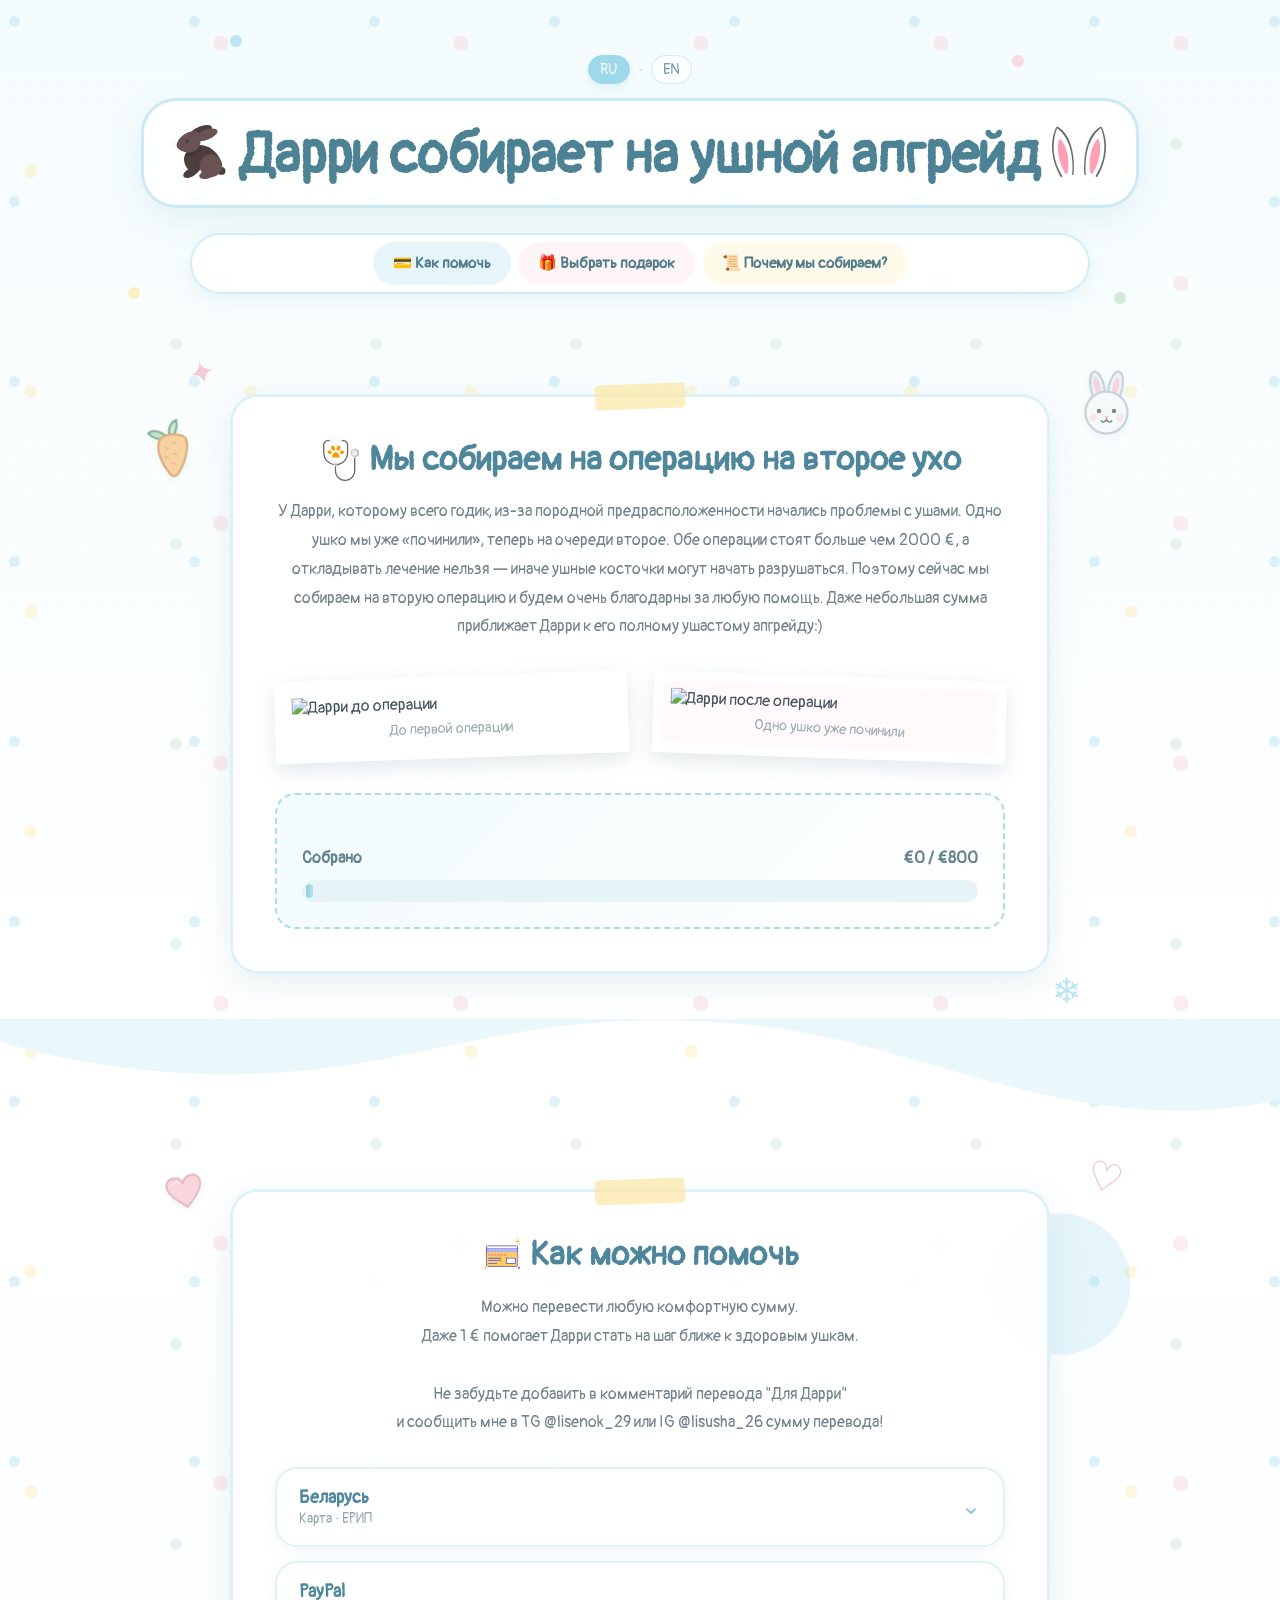
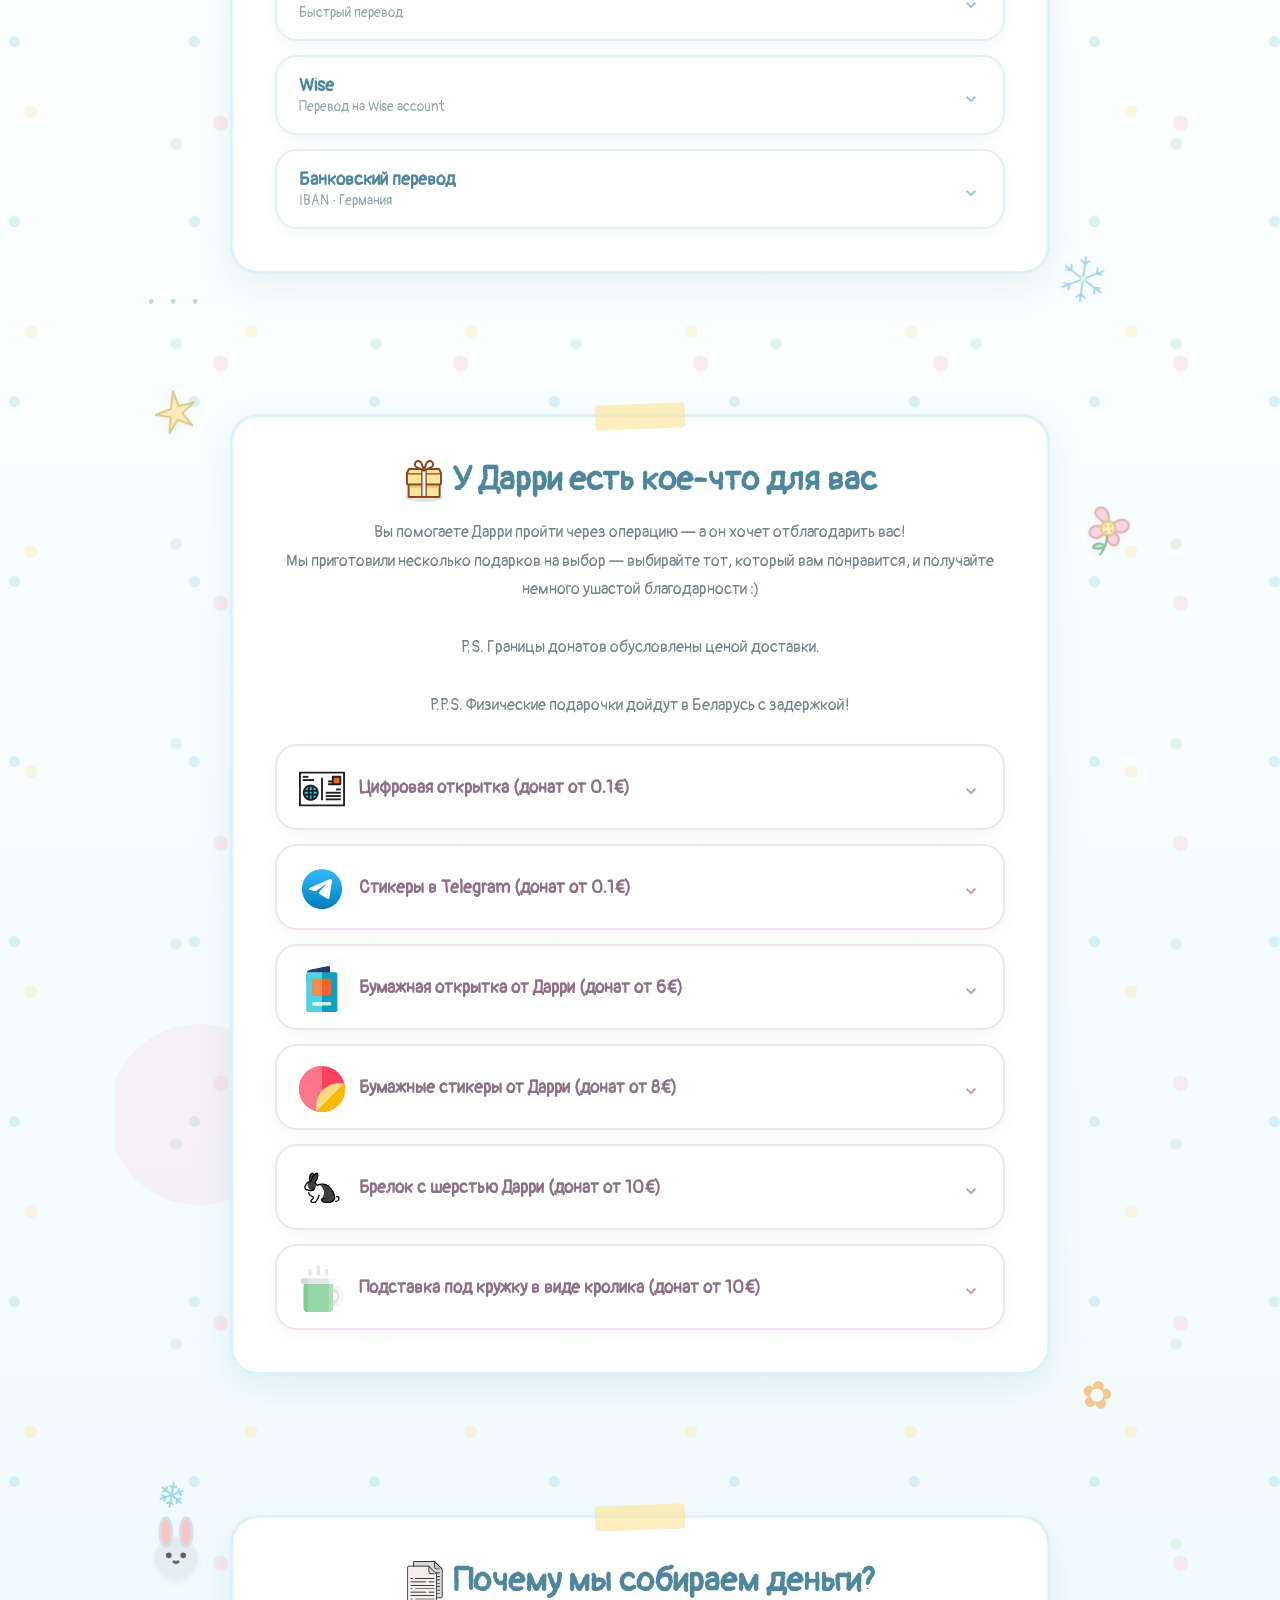
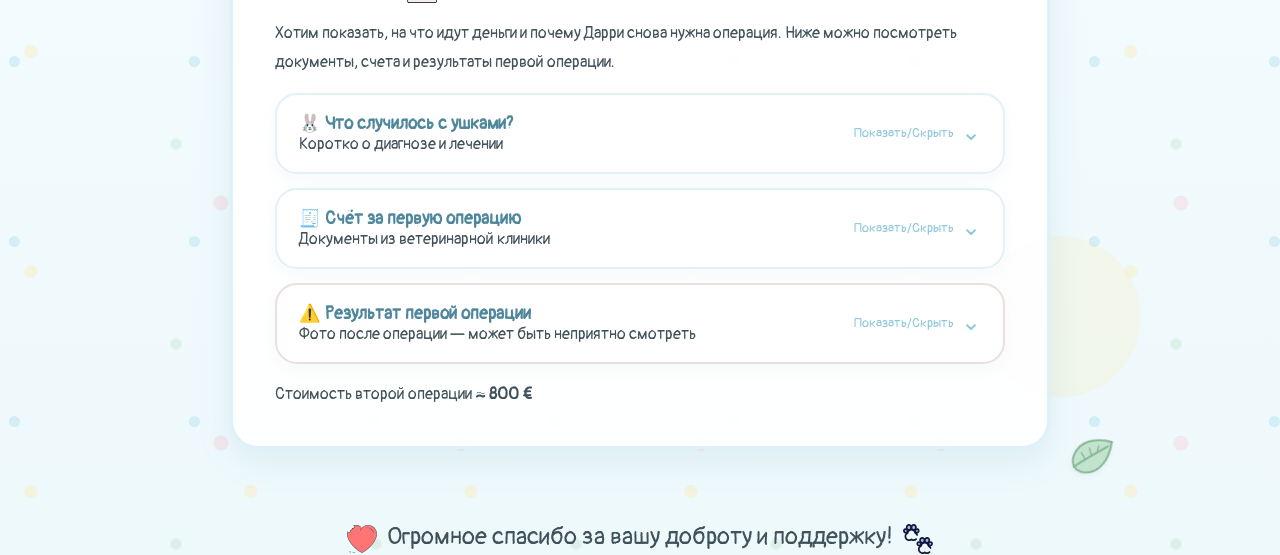
==== commit ebf20230: "update" ====
--- a/index.html
+++ b/index.html
@@ -230,11 +230,13 @@
         <div class="photo-grid">
 
             <div class="photo-frame">
-                <span>📷<br>[ Фото кролика ]</span>
+               <img src="images/Darry_before.png" alt="Дарри до операции">
+                <span class="photo-caption">До первой операции</span>
             </div>
 
             <div class="photo-frame">
-                <span>🏥<br>[ Фото из клиники ]</span>
+                <img src="images/Darry_after.png" alt="Дарри после операции">
+                <span class="photo-caption">Одно ушко уже починили</span>
             </div>
 
         </div>
@@ -247,7 +249,7 @@
 
                 <div class="progress-label">
                     <span>Собрано</span>
-                    <span>€0 / €700</span>
+                    <span>€0 / €800</span>
                 </div>
 
                 <div class="progress-bar">
@@ -401,21 +403,30 @@
         <div class="payment-content">
 
             <p>
-                Если вам удобно перевести деньги с белорусской карты,
-                можно воспользоваться ЕРИП.
+                Если вам удобно перевести деньги с беларуской карты,
+                можно воспользоваться ЕРИП (без комиссии).
             </p>
-
-            <strong>Как оплатить:</strong>
-
-            <ol>
-                <li>Откройте приложение вашего банка.</li>
-                <li>Выберите ЕРИП и найдите нужный раздел.</li>
-                <li>Введите данные из инструкции ниже.</li>
-            </ol>
-
-            <div class="fill-block">
-                [ Здесь будет схема оплаты через ЕРИП ]
-            </div>
+            <div class="account-box">
+
+                <div>
+                    <span>Откройте приложение вашего банка.<br>
+                     Выберите Платежи/Система "Расчёт" - ЕРИП и найдите нужный раздел:</span>
+                </div>
+                <div>
+                    <span>ЕРИП<br>Банковские, финансовые услуги<br>Банки, НКФО<br>
+                        БСБ Банк<br>Пополнение счёта<br>Введите номер IBAN</span>
+                </div>
+
+             <strong id="iban-by">
+                BY28UNBS30141566027563050978
+            </strong>
+
+            <button
+                type="button"
+                class="copy-button"
+                onclick="copyIBAN('iban-by', this)">
+                Скопировать IBAN
+            </button>
 
         </div>
 
@@ -441,12 +452,12 @@
         <div class="payment-content">
 
             <p>
-                Можно отправить любую комфортную сумму через PayPal.
+                Можно отправить через PayPal для Друзей и семьи (Friends & Family) по никнейму:
             </p>
 
             <div class="account-box">
                 <span>PayPal</span>
-                <strong>[ ваш email ]</strong>
+                <a href="https://www.paypal.me/ArinaShelashen" target="_blank"><strong>@ArinaShelashen</strong></a>
             </div>
 
         </div>
@@ -479,7 +490,7 @@
 
             <div class="account-box">
                 <span>Wise account</span>
-                <strong>[ реквизиты ]</strong>
+                <a href="https://wise.com/pay/me/arinas202" target="_blank"><strong>@arinas202</strong></a>
             </div>
 
         </div>
@@ -514,17 +525,24 @@
 
                 <div>
                     <span>Имя получателя</span>
-                    <strong>[ NAME ]</strong>
+                    <strong>Arina Shelashen</strong>
                 </div>
 
                 <div>
                     <span>IBAN</span>
-                    <strong>[ DE00 0000 0000 0000 0000 00 ]</strong>
+                    <strong id="iban-de">DE84850503001228645988</strong>
+
+                    <button
+                        type="button"
+                        class="copy-button"
+                        onclick="copyIBAN('iban-de', this)">
+                        Копировать
+                    </button>
                 </div>
 
                 <div>
                     <span>BIC</span>
-                    <strong>[ BIC ]</strong>
+                    <strong>OSDDDE81XXX</strong>
                 </div>
 
             </div>
@@ -662,7 +680,10 @@
         <p style="text-align:center; color:var(--text-muted);">
         Вы помогаете Дарри пройти через операцию — а он хочет отблагодарить вас!<br>
         Мы приготовили несколько подарков на выбор — выбирайте тот, который вам понравится,
-            и получайте немного ушастой благодарности :)
+            и получайте немного ушастой благодарности :)<br><br>
+            P.S. Границы донатов обусловлены ценой доставки.<br><br>
+
+            P.P.S. Физические подарочки дойдут в Беларусь с задержкой!
 
         </p>
 
@@ -674,13 +695,12 @@
 
         <summary>
             <div class="gift-card-title">
-                <img src="icons/postcard.svg"
+                <img src="icons/digital-card.svg"
                      alt=""
                      class="gift-icon">
 
                 <div>
-                    <h3>Цифровая открытка</h3>
-                    <span>Маленькая открытка лично от Дарри</span>
+                    <h3>Цифровая открытка (донат от 0.1€)</h3>
                 </div>
             </div>
 
@@ -688,10 +708,6 @@
         </summary>
 
         <div class="gift-content">
-
-            <img src="images/gift-postcard.jpg"
-                 alt="Пример цифровой открытки"
-                 class="gift-photo">
 
             <p>
                 Красочная цифровая открытка с Дарри,
@@ -709,13 +725,12 @@
         <summary>
             <div class="gift-card-title">
 
-                <img src="icons/instagram.svg"
+                <img src="icons/telegram.svg"
                      alt=""
                      class="gift-icon">
 
                 <div>
-                    <h3>Привет от Дарри</h3>
-                    <span>Упоминание в сторис</span>
+                    <h3>Стикеры в Telegram (донат от 0.1€)</h3>
                 </div>
 
             </div>
@@ -724,15 +739,7 @@
         </summary>
 
         <div class="gift-content">
-
-            <img src="images/gift-story.jpg"
-                 alt="Пример сторис"
-                 class="gift-photo">
-
-            <p>
-                Дарри лично передаст вам привет
-                в нашей истории в Instagram.
-            </p>
+            <p>Набор стикеров в Telegram с Монстрой и Дарри на все случаи жизни</p>
 
         </div>
 
@@ -745,13 +752,12 @@
         <summary>
             <div class="gift-card-title">
 
-                <img src="icons/photo.svg"
+                <img src="icons/postcard.svg"
                      alt=""
                      class="gift-icon">
 
                 <div>
-                    <h3>Фото с приветом</h3>
-                    <span>Персональное фото от Дарри</span>
+                    <h3>Бумажная открытка от Дарри (донат от 6€)</h3>
                 </div>
 
             </div>
@@ -761,13 +767,8 @@
 
         <div class="gift-content">
 
-            <img src="images/gift-photo.jpg"
-                 alt="Фото Дарри"
-                 class="gift-photo">
-
-            <p>
-                Получите фотографию Дарри с вашим
-                персональным приветом.
+            <p>Настоящая бумажная открытка с маркой из Германии от Дарри персонально вам!
+                 Не забудьте сообщить ваш почтовый адрес
             </p>
 
         </div>
@@ -781,13 +782,12 @@
         <summary>
             <div class="gift-card-title">
 
-                <img src="icons/surprise.svg"
+                <img src="icons/sticker.svg"
                      alt=""
                      class="gift-icon">
 
                 <div>
-                    <h3>Маленький сюрприз</h3>
-                    <span>Что-нибудь особенное</span>
+                    <h3>Бумажные стикеры от Дарри (донат от 8€)</h3>
                 </div>
 
             </div>
@@ -797,13 +797,70 @@
 
         <div class="gift-content">
 
-            <img src="images/gift-surprise.jpg"
-                 alt="Маленький сюрприз"
-                 class="gift-photo">
+
+            <p>Набор бумажных стикеров с Дарри и Монстрой (8 шт, диаметр 4 см).
+                Не забудьте сообщить ваш почтовый адрес!
+            </p>
+
+        </div>
+
+    </details>
+
+     <!-- Подарок 5 -->
+    <details class="gift-card">
+
+        <summary>
+            <div class="gift-card-title">
+
+                <img src="icons/rabbit-key.svg"
+                     alt=""
+                     class="gift-icon">
+
+                <div>
+                    <h3>Брелок с шерстью Дарри (донат от 10€)</h3>
+                </div>
+
+            </div>
+
+            <span class="gift-arrow">⌄</span>
+        </summary>
+
+        <div class="gift-content">
+
 
             <p>
-                Тут пока секрет. Но Дарри обещает,
-                что будет мило :)
+                Вы пожертвовали денежку, а Дарри - немножко шерсти, чтобы у вас был милый брелок в виде кролика с его частичкой <3
+            </p>
+
+        </div>
+
+    </details>
+
+         <!-- Подарок 6 -->
+    <details class="gift-card">
+
+        <summary>
+            <div class="gift-card-title">
+
+                <img src="icons/cup.svg"
+                     alt=""
+                     class="gift-icon">
+
+                <div>
+                    <h3>Подставка под кружку в виде кролика (донат от 10€)</h3>
+                </div>
+
+            </div>
+
+            <span class="gift-arrow">⌄</span>
+        </summary>
+
+        <div class="gift-content">
+
+
+            <p>
+                Вязаная подставка под кружку/тарелку в виде кролика (вероятно с частичками его шерсти).
+                Размер и цвет можно выбрать :)
             </p>
 
         </div>
@@ -927,9 +984,17 @@
 
     <div class="story-content">
         <p>
-            [ Здесь коротко рассказываем, когда начались проблемы,
-            что показали обследования, почему потребовалась операция
-            и почему теперь необходимо оперировать второе ухо. ]
+            <strong>Дисклеймер: мы НЕ покупали кролика, а брали из приюта единственно доступного мальчика для нашей крольчихи Монстры. </strong>
+                <img src="images/ear-example.jpg"
+                 alt="Счёт из ветеринарной клиники"
+                 class="ear-image">
+            Чтобы вывести кроликов с милыми висячими ушками, селекционеры закрепили особенности строения их ушей.
+            Из-за этого хрящи и косточки в ушке могут быть сильнее согнуты, а слуховой проход — сужен (на картинке ушко справа).
+            У некоторых кроликов это приводит к тому, что ухо хуже вентилируется, внутри скапливается воспаление и со временем могут
+            начаться более серьёзные проблемы.<br>
+            Мы пробовали лечение каплями. К сожалению, нам не помогло. Поэтому пришлось прибегнуть к операции, чтобы увеличить слуховой
+            проход (на картинке ушко справа). Делать это пришлось как можно скорее, т.к. ушки выглядели не очень, а в левом уже начала
+            скапливаться жидкость.
         </p>
     </div>
 </details>
@@ -948,23 +1013,39 @@
     </summary>
 
     <div class="story-content">
-
+        <p>
+            Здесь наши счета за первую операцию.<br>Красным обозначены финальные суммы,
+            голубым - то, что для второй операции не понадобится.
+        </p>
         <div class="document-grid">
 
-            <img src="images/invoice-1.jpg"
+            <img src="images/doc1.png"
                  alt="Счёт из ветеринарной клиники"
                  class="document-image">
 
-            <img src="images/invoice-2.jpg"
+            <img src="images/doc2.png"
                  alt="Счёт из ветеринарной клиники"
                  class="document-image">
 
-        </div>
-
-        <p>
-            Здесь можно добавить короткое пояснение,
-            что именно было оплачено.
-        </p>
+            <img src="images/doc3.png"
+                 alt="Счёт из ветеринарной клиники"
+                 class="document-image">
+
+            <img src="images/doc4.png"
+                 alt="Счёт из ветеринарной клиники"
+                 class="document-image">
+
+            <img src="images/doc5.png"
+                 alt="Счёт из ветеринарной клиники"
+                 class="document-image">
+
+            <img src="images/doc6.png"
+                 alt="Счёт из ветеринарной клиники"
+                 class="document-image">
+
+        </div>
+
+
 
     </div>
 </details>
@@ -988,12 +1069,11 @@
             <strong>⚠️ Осторожно, фото может быть неприятным</strong>
 
             <p>
-                Здесь находится фотография уха Дарри после первой операции.
-                Открывайте только если хотите увидеть результат лечения.
+                Из-за отека на фото не видно, но в самом жутком месте находится новое отверстие для ушка Даррика.
             </p>
         </div>
 
-        <img src="images/ear-after-surgery.jpg"
+        <img src="images/Darry_wound.png"
              alt="Ухо Дарри после операции"
              class="sensitive-photo">
 
@@ -1004,7 +1084,7 @@
 
     <span>Стоимость второй операции</span>
 
-    <strong>≈ 700 €</strong>
+    <strong>≈ 800 €</strong>
 
 </div>
 
@@ -1029,6 +1109,20 @@
         </p>
     </div>
 </footer>
-
+<script>
+function copyIBAN(elementId, button) {
+    const iban = document.getElementById(elementId).textContent
+        .replace(/\s/g, '');
+
+    navigator.clipboard.writeText(iban);
+
+    const originalText = button.textContent;
+    button.textContent = 'Скопировано!';
+
+    setTimeout(() => {
+        button.textContent = originalText;
+    }, 1800);
+}
+</script>
 </body>
 </html>
--- a/style.css
+++ b/style.css
@@ -371,12 +371,13 @@
 /* =========================
    PHOTOS
 ========================= */
+/* =========================
+   PHOTOS
+========================= */
 
 .photo-grid {
     display: grid;
-
     grid-template-columns: repeat(2, 1fr);
-
     gap: 25px;
 
     margin: 35px 0;
@@ -385,28 +386,44 @@
 .photo-frame {
     position: relative;
 
-    min-height: 230px;
+    width: 100%;
+    max-width: 500px;
+
+    margin: 0 auto;
 
     display: flex;
-
     align-items: center;
     justify-content: center;
 
+    padding: 7px 7px 35px;
+
     background: #fff;
 
     border: 10px solid white;
-    border-bottom-width: 35px;
+
+    box-sizing: border-box;
 
     box-shadow:
         0 7px 20px rgba(60,100,110,.14);
 
     transform: rotate(-2deg);
+
+    overflow: hidden;
 }
 
 .photo-frame:nth-child(2) {
     transform: rotate(2deg);
-
     background: #fff9fb;
+}
+
+.photo-frame img {
+    display: block;
+
+    width: 100%;
+    max-width: 100%;
+    height: auto;
+
+    object-fit: contain;
 }
 
 .photo-frame::after {
@@ -430,6 +447,26 @@
     font-size: .9rem;
 }
 
+.photo-caption {
+    position: absolute;
+
+    left: 10px;
+    right: 10px;
+    bottom: 12px;
+
+    color: #8fa3aa;
+
+    text-align: center;
+
+    font-size: .85rem;
+    line-height: 1;
+
+    z-index: 2;
+}
+
+.photo-frame:nth-child(2) .photo-caption {
+    transform: rotate(1deg);
+}
 
 /* =========================
    PLACEHOLDER / INFO BLOCK
@@ -612,6 +649,58 @@
     font-size: .84rem;
 }
 
+.account-row {
+    display: flex;
+    flex-direction: column;
+    gap: 6px;
+}
+
+@media (max-width: 700px) {
+    .iban-copy {
+        flex-direction: column;
+        align-items: stretch;
+    }
+
+    .copy-button {
+        width: 100%;
+    }
+}
+
+.iban-copy strong {
+    flex: 1;
+    word-break: break-word;
+}
+
+.copy-button {
+    flex-shrink: 0;
+
+    padding: 7px 12px;
+
+    border: 1.5px solid #acdce9;
+    border-radius: 12px;
+
+    background: #eaf8fc;
+    color: #5c91a3;
+
+    font-family: inherit;
+    font-size: .8rem;
+    font-weight: 700;
+
+    cursor: pointer;
+
+    transition:
+        background .2s ease,
+        transform .2s ease;
+}
+
+.copy-button:hover {
+    background: #dff3f9;
+    transform: translateY(-1px);
+}
+
+.copy-button:active {
+    transform: translateY(0);
+}
 
 /* =========================
    ACCORDION HINT
@@ -981,7 +1070,18 @@
         0 4px 12px rgba(80,120,130,.08);
 }
 
-
+.ear-image {
+    display: block;
+
+    width: 100%;
+    max-width: 400px;
+    height: auto;
+    margin: 0 auto;
+    border-radius: 14px;
+
+    box-shadow:
+        0 4px 12px rgba(80,120,130,.08);
+}
 /* =========================
    SENSITIVE PHOTO
 ========================= */
@@ -1491,22 +1591,6 @@
         transform: translateY(4px);
     }
 
-
-    /* Photos */
-
-    .photo-grid {
-        grid-template-columns: 1fr;
-
-        gap: 20px;
-
-        margin: 25px 0;
-    }
-
-    .photo-frame {
-        min-height: 200px;
-    }
-
-
     /* Payment cards */
 
     .payment-card summary,
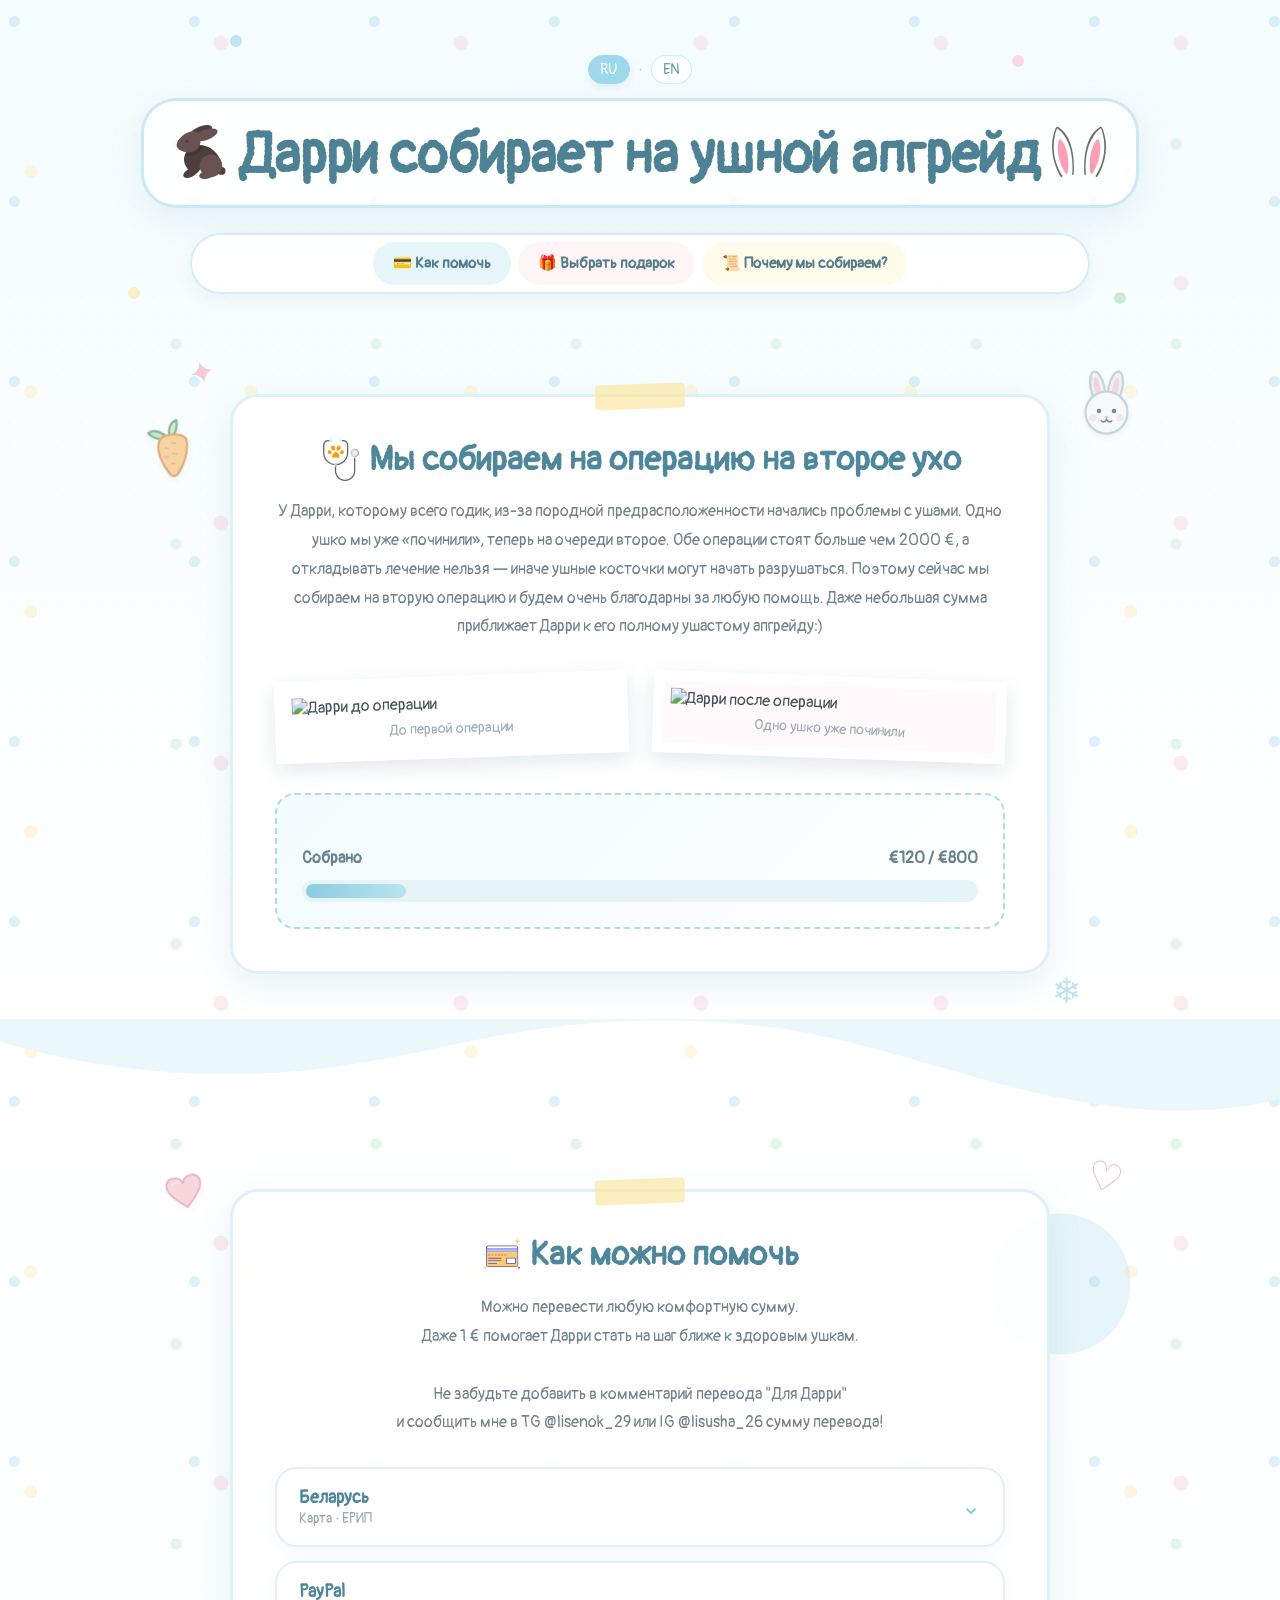
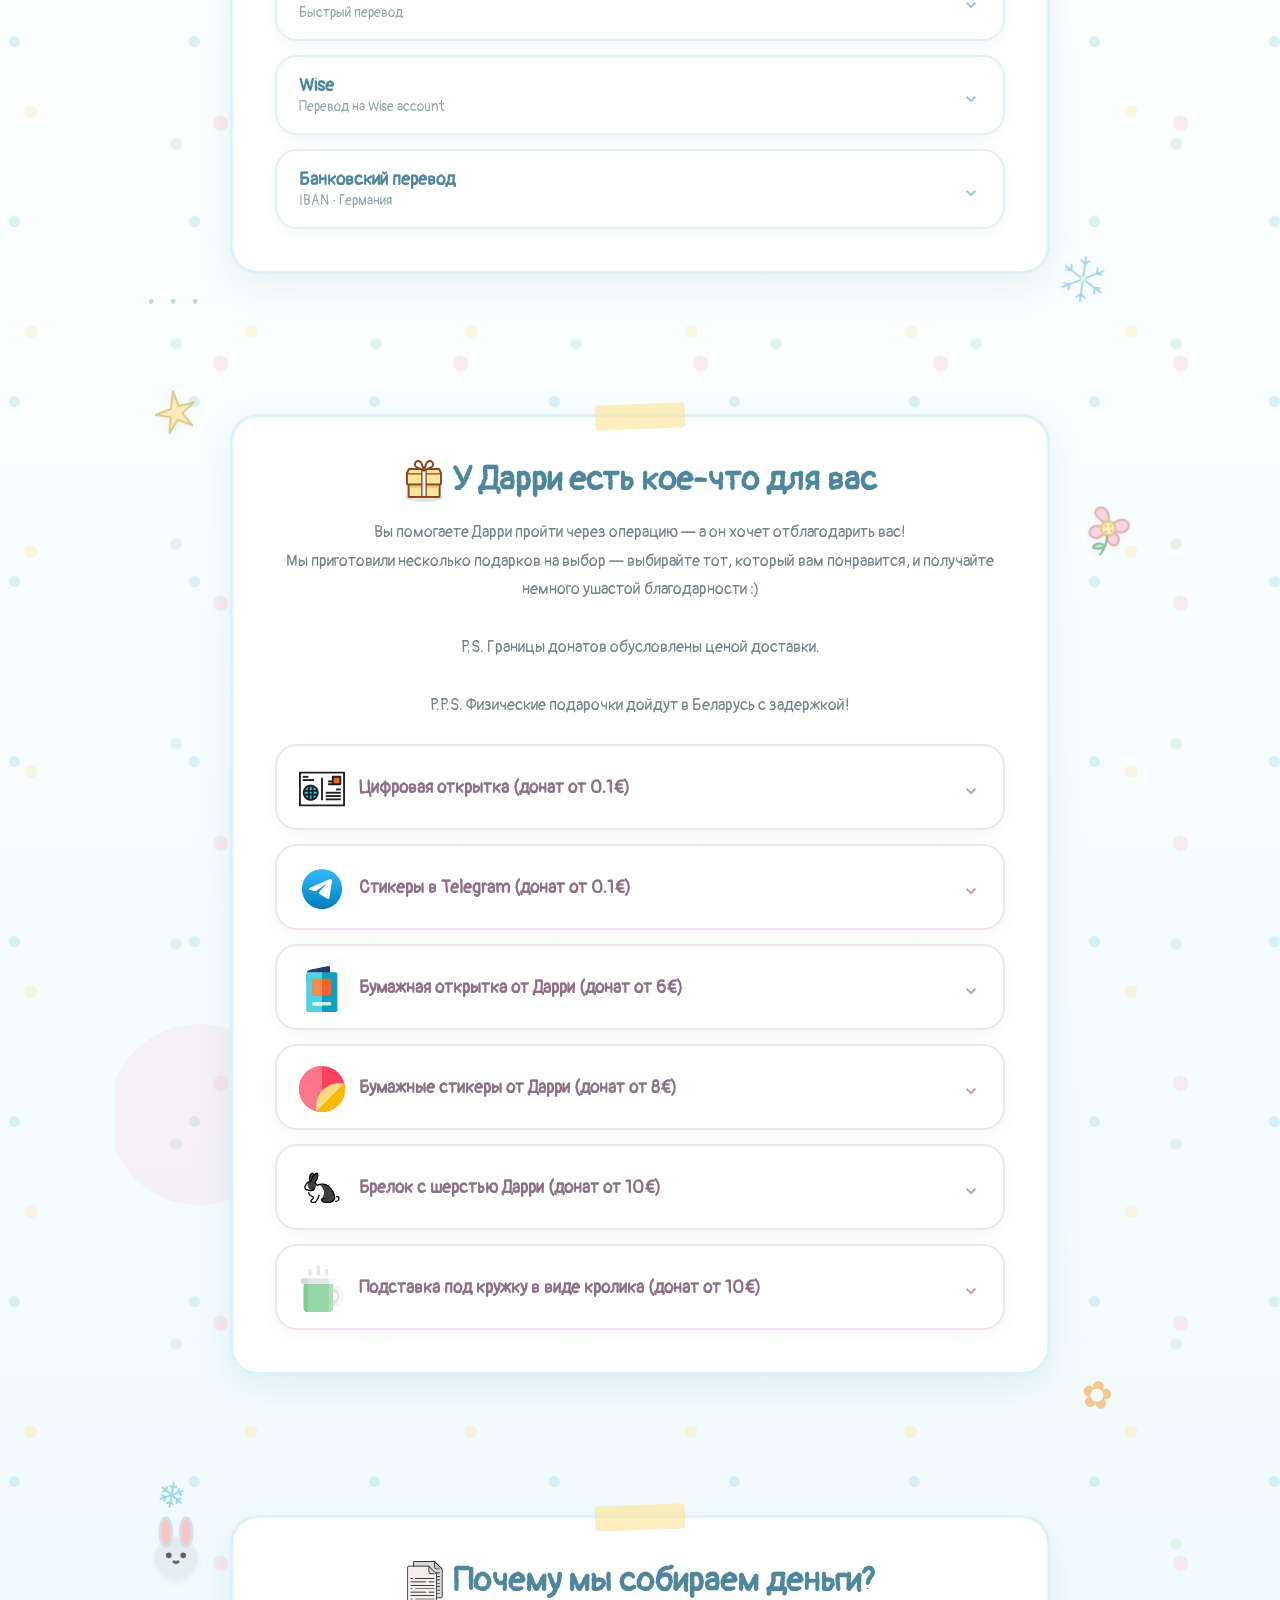
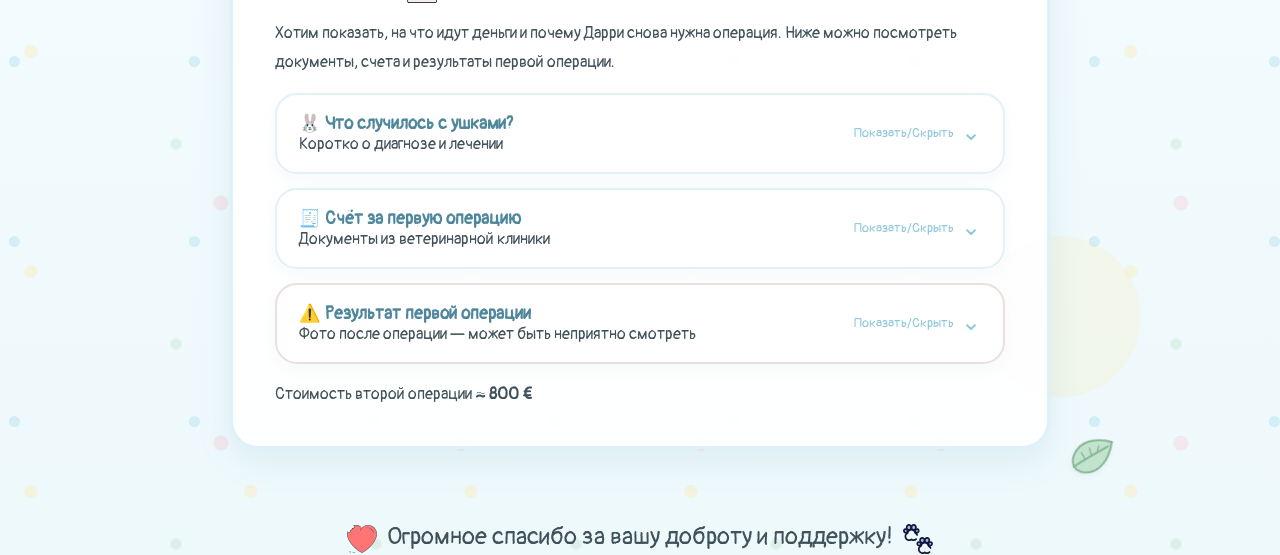
==== commit d808809d: "raised amount update" ====
--- a/index.html
+++ b/index.html
@@ -249,7 +249,7 @@
 
                 <div class="progress-label">
                     <span>Собрано</span>
-                    <span>€0 / €800</span>
+                    <span>€120 / €800</span>
                 </div>
 
                 <div class="progress-bar">
@@ -987,13 +987,13 @@
             <strong>Дисклеймер: мы НЕ покупали кролика, а брали из приюта единственно доступного мальчика для нашей крольчихи Монстры. </strong>
                 <img src="images/ear-example.jpg"
                  alt="Счёт из ветеринарной клиники"
-                 class="ear-image">
+                 class="sensitive-photo">
             Чтобы вывести кроликов с милыми висячими ушками, селекционеры закрепили особенности строения их ушей.
             Из-за этого хрящи и косточки в ушке могут быть сильнее согнуты, а слуховой проход — сужен (на картинке ушко справа).
             У некоторых кроликов это приводит к тому, что ухо хуже вентилируется, внутри скапливается воспаление и со временем могут
             начаться более серьёзные проблемы.<br>
             Мы пробовали лечение каплями. К сожалению, нам не помогло. Поэтому пришлось прибегнуть к операции, чтобы увеличить слуховой
-            проход (на картинке ушко справа). Делать это пришлось как можно скорее, т.к. ушки выглядели не очень, а в левом уже начала
+            проход (на картинке ушко слева). Делать это пришлось как можно скорее, т.к. ушки выглядели не очень, а в левом уже начала
             скапливаться жидкость.
         </p>
     </div>
--- a/style.css
+++ b/style.css
@@ -467,7 +467,30 @@
 .photo-frame:nth-child(2) .photo-caption {
     transform: rotate(1deg);
 }
-
+@media (max-width: 700px) {
+
+    .photo-frame {
+        width: 90%;
+        max-width: 380px;
+        padding: 7px 7px 42px;
+    }
+
+    .photo-frame img {
+        width: 100%;
+        max-width: none;
+        height: auto;
+        display: block;
+    }
+
+    .photo-caption {
+        left: 8px;
+        right: 8px;
+        bottom: 10px;
+        font-size: .8rem;
+        line-height: 1.2;
+    }
+
+}
 /* =========================
    PLACEHOLDER / INFO BLOCK
 ========================= */
@@ -527,7 +550,7 @@
 }
 
 .progress {
-    width: 1%; /* change this */
+    width: 15%; /* change this */
 
     height: 100%;
 
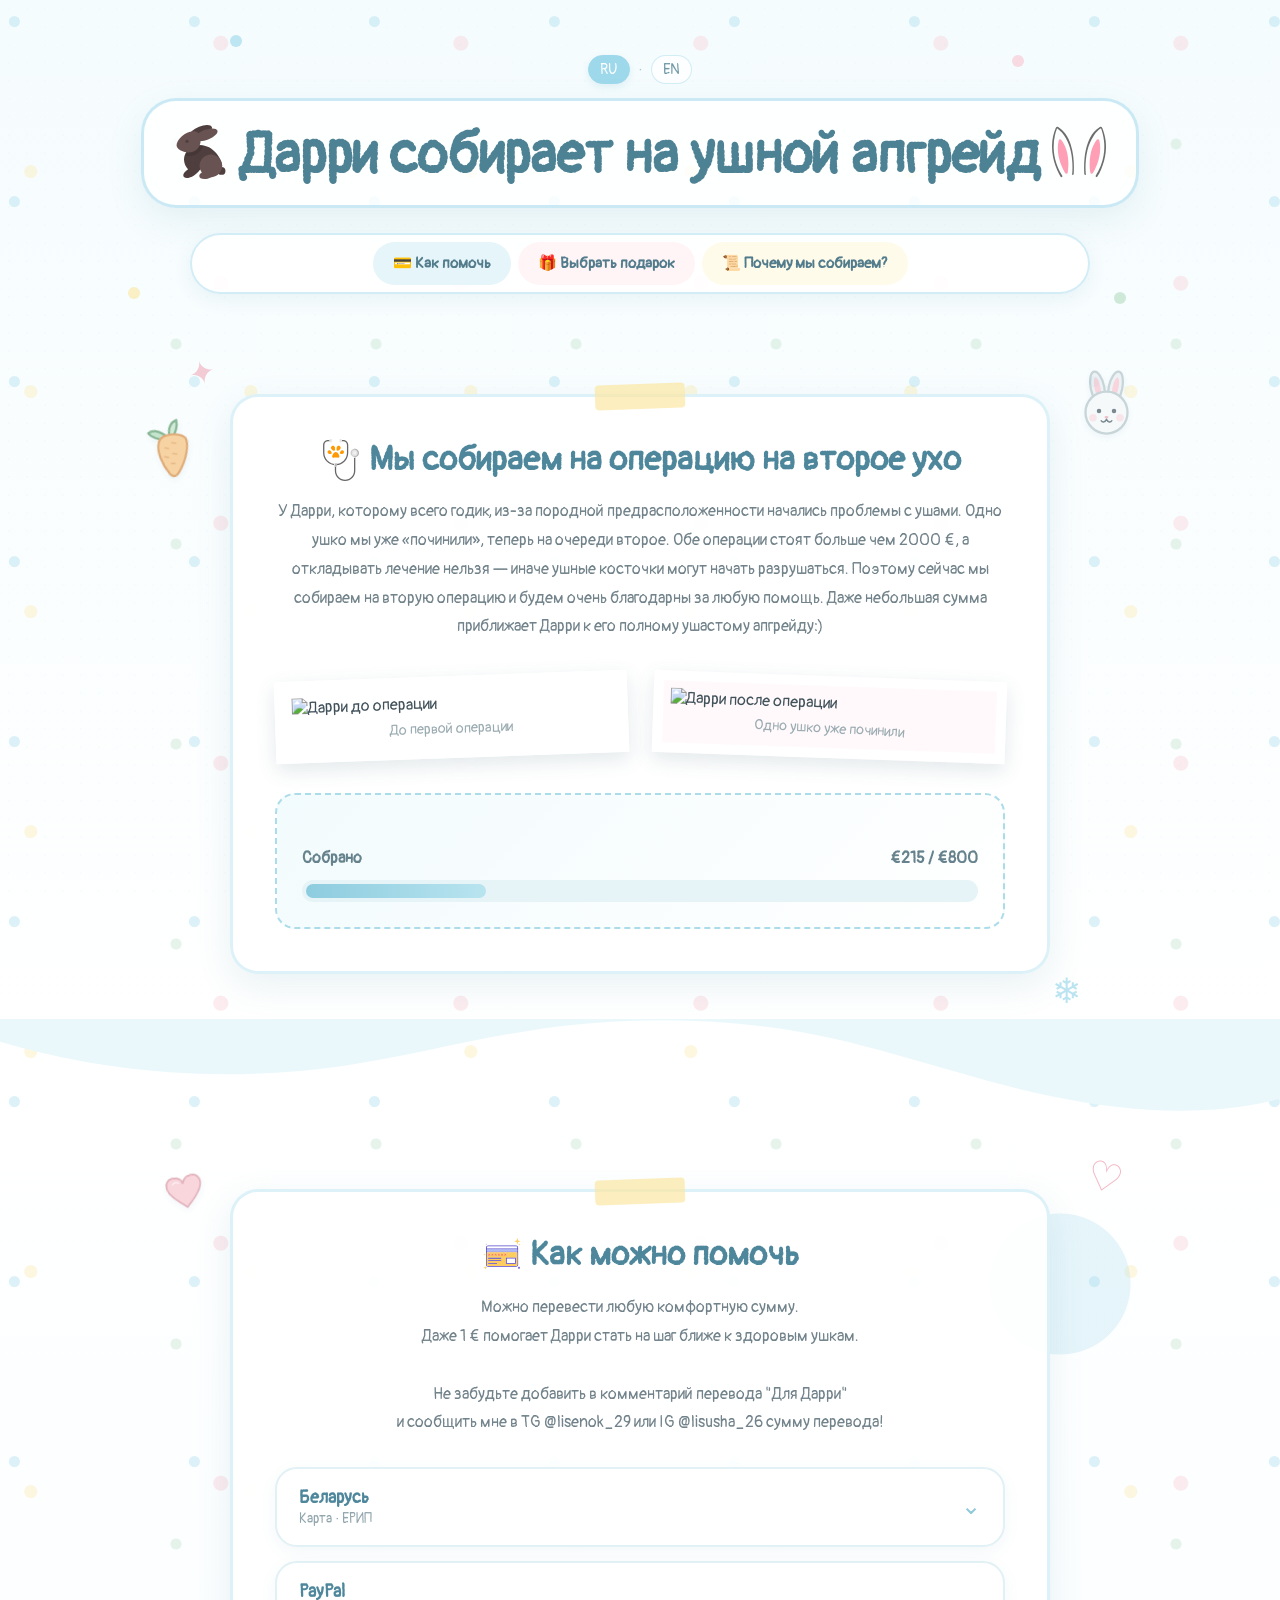
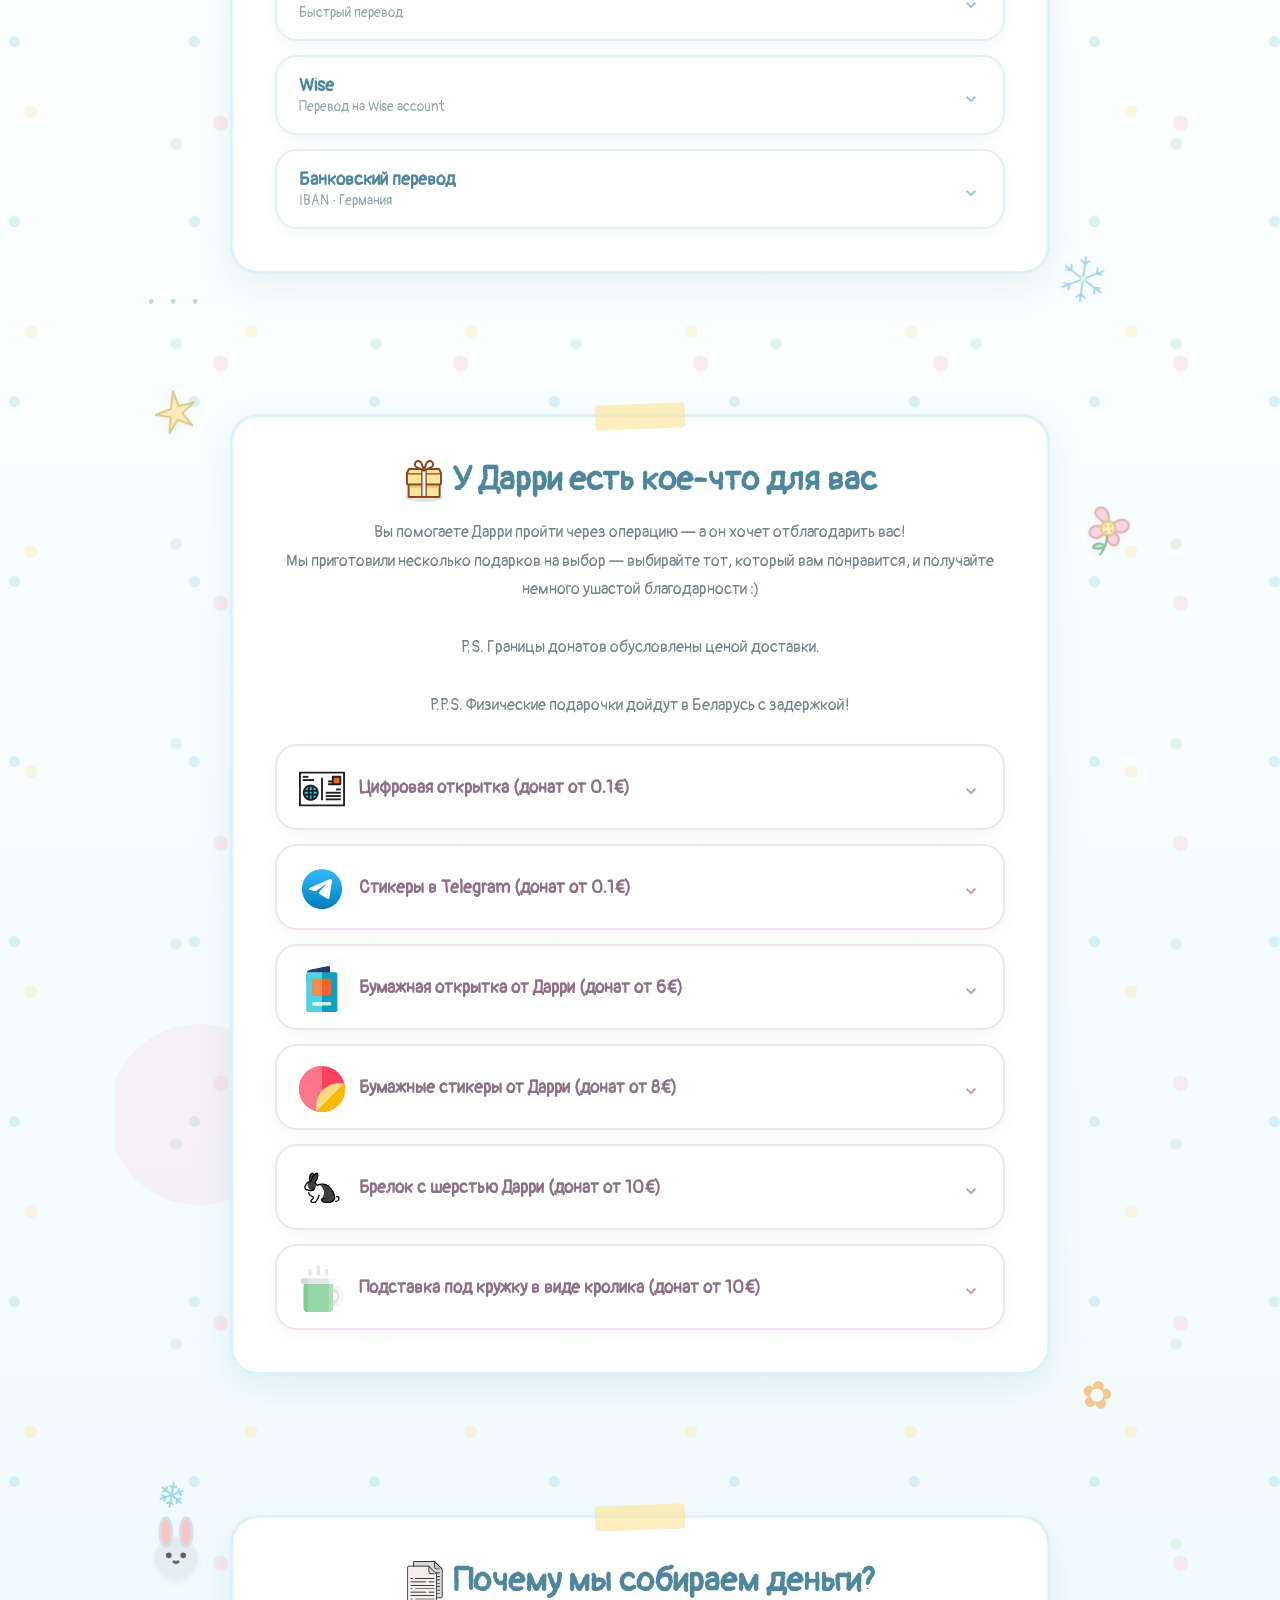
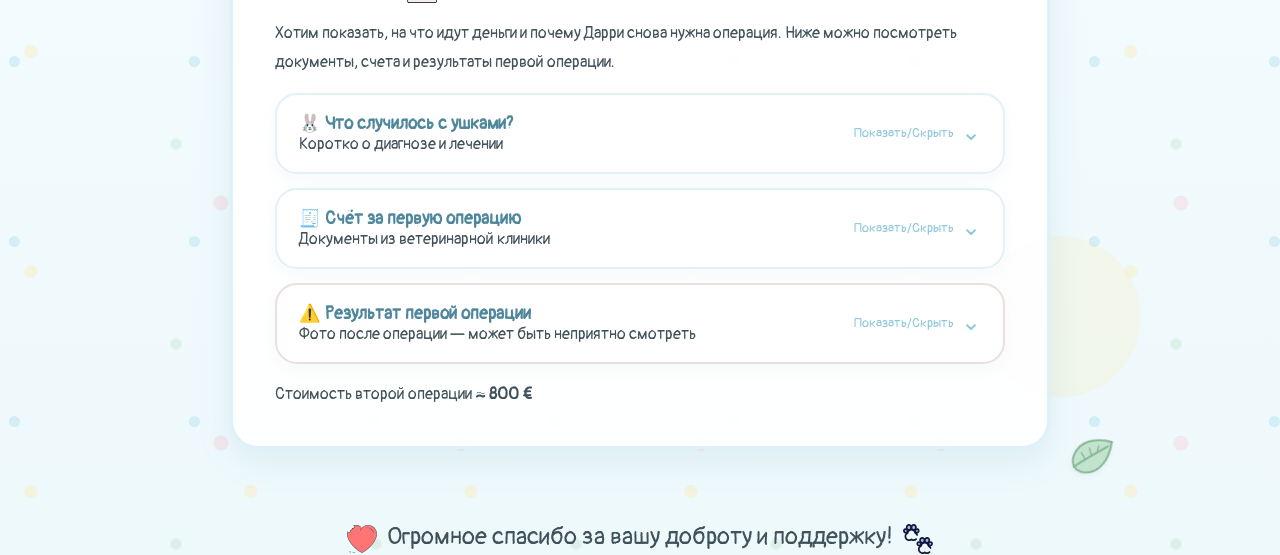
==== commit 400f81dc: "raised amount update" ====
--- a/index.html
+++ b/index.html
@@ -249,7 +249,7 @@
 
                 <div class="progress-label">
                     <span>Собрано</span>
-                    <span>€120 / €800</span>
+                    <span>€215 / €800</span>
                 </div>
 
                 <div class="progress-bar">
--- a/style.css
+++ b/style.css
@@ -550,7 +550,7 @@
 }
 
 .progress {
-    width: 15%; /* change this */
+    width: 27%; /* change this */
 
     height: 100%;
 
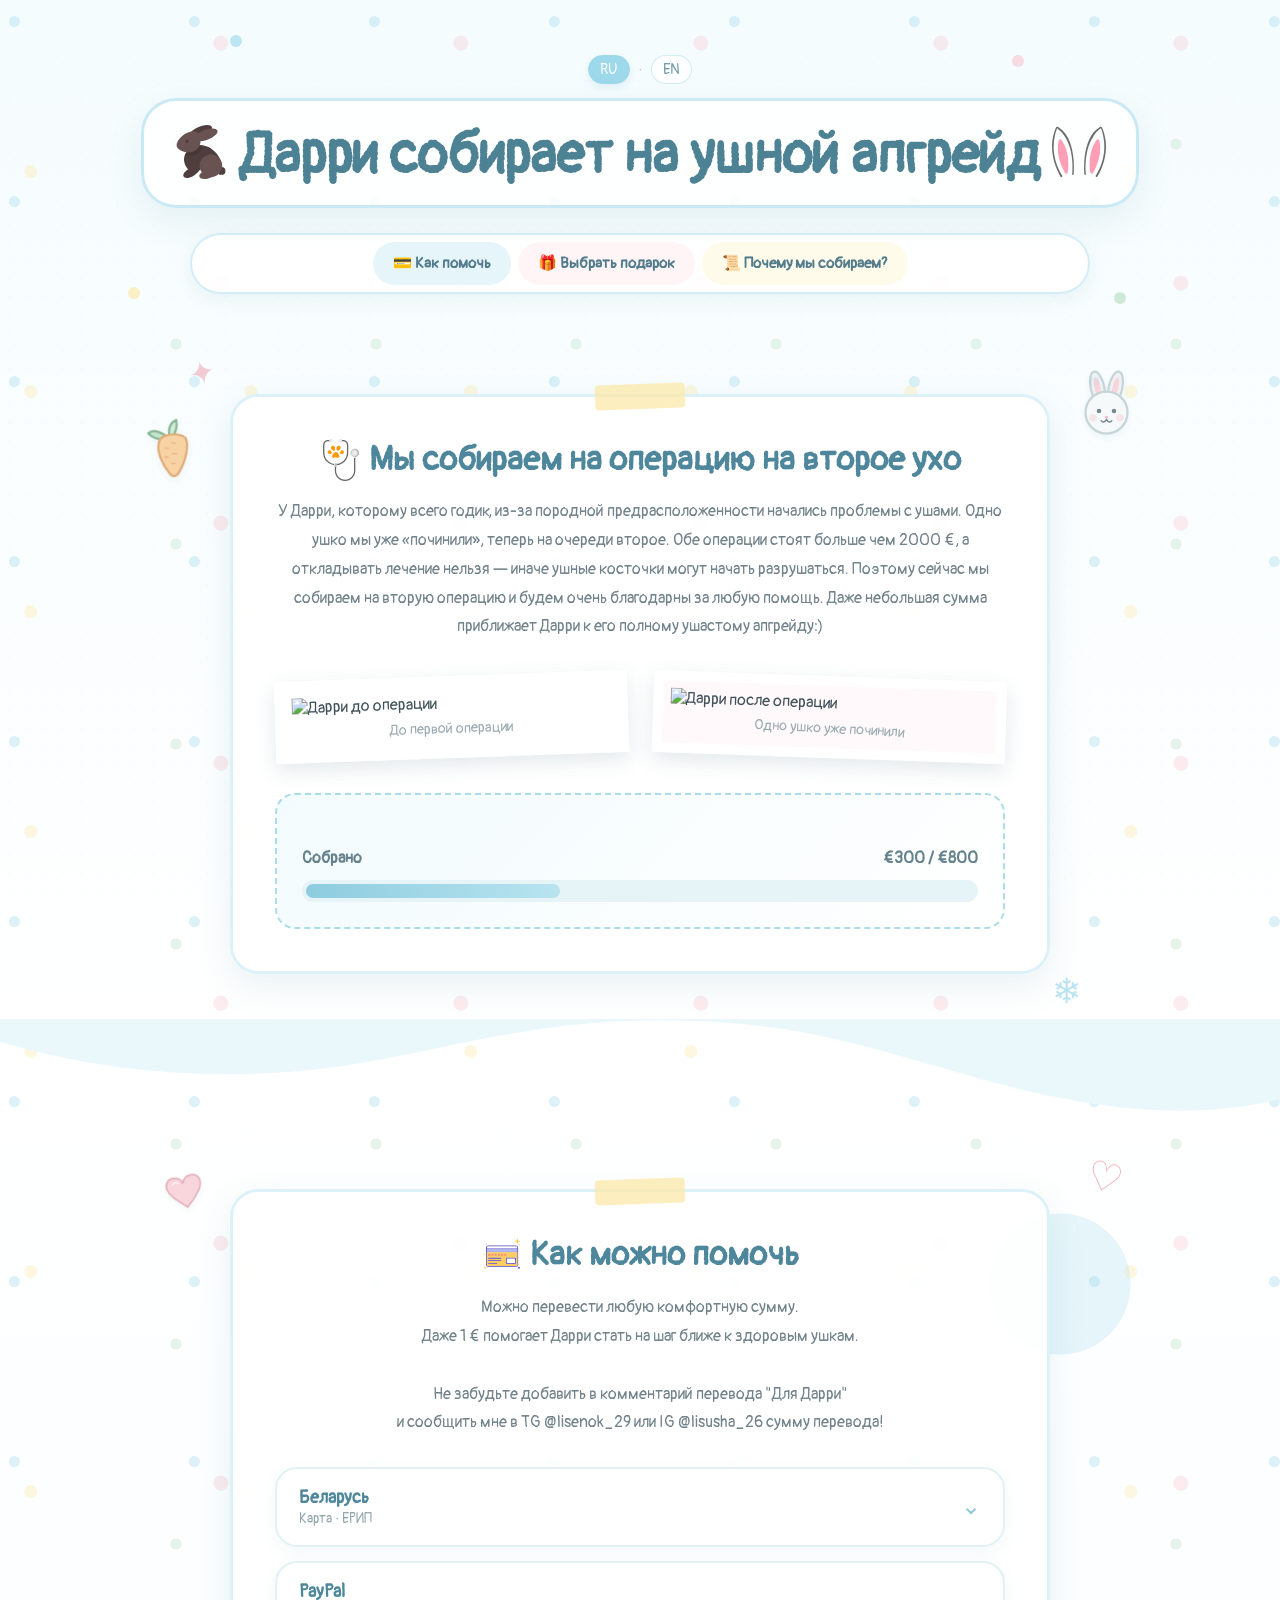
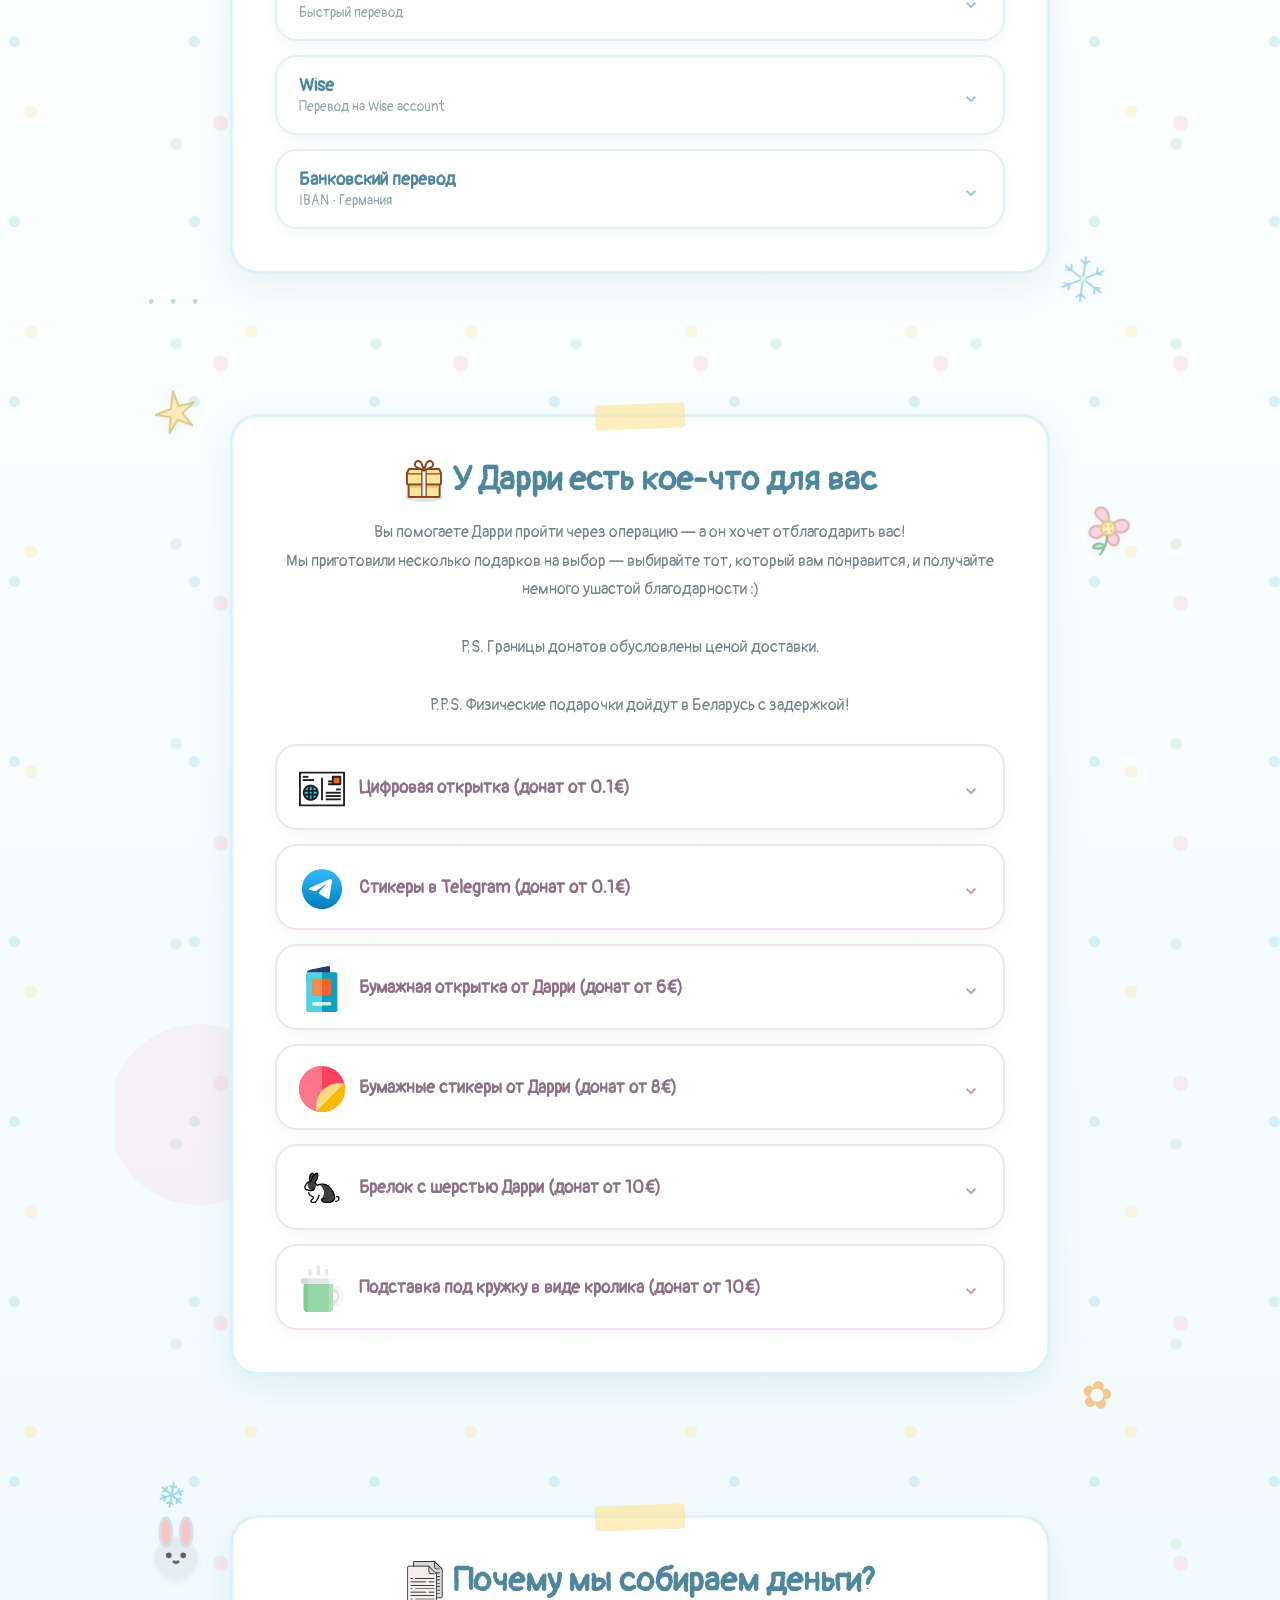
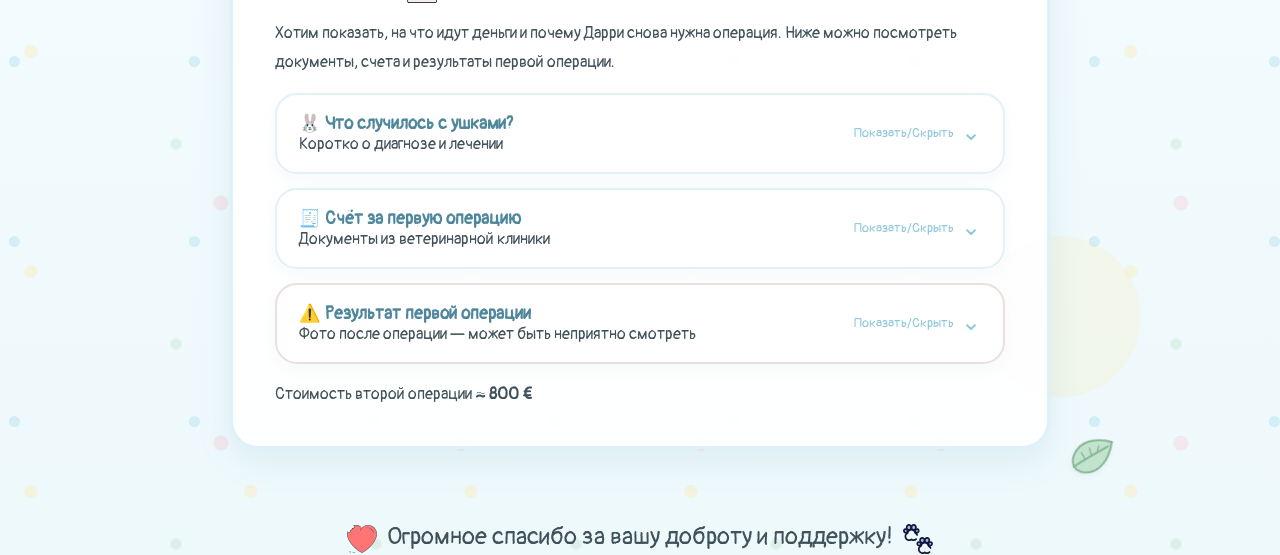
==== commit b6659415: "raised amount update" ====
--- a/index.html
+++ b/index.html
@@ -249,7 +249,7 @@
 
                 <div class="progress-label">
                     <span>Собрано</span>
-                    <span>€215 / €800</span>
+                    <span>€300 / €800</span>
                 </div>
 
                 <div class="progress-bar">
--- a/style.css
+++ b/style.css
@@ -550,7 +550,7 @@
 }
 
 .progress {
-    width: 27%; /* change this */
+    width: 38%; /* change this */
 
     height: 100%;
 
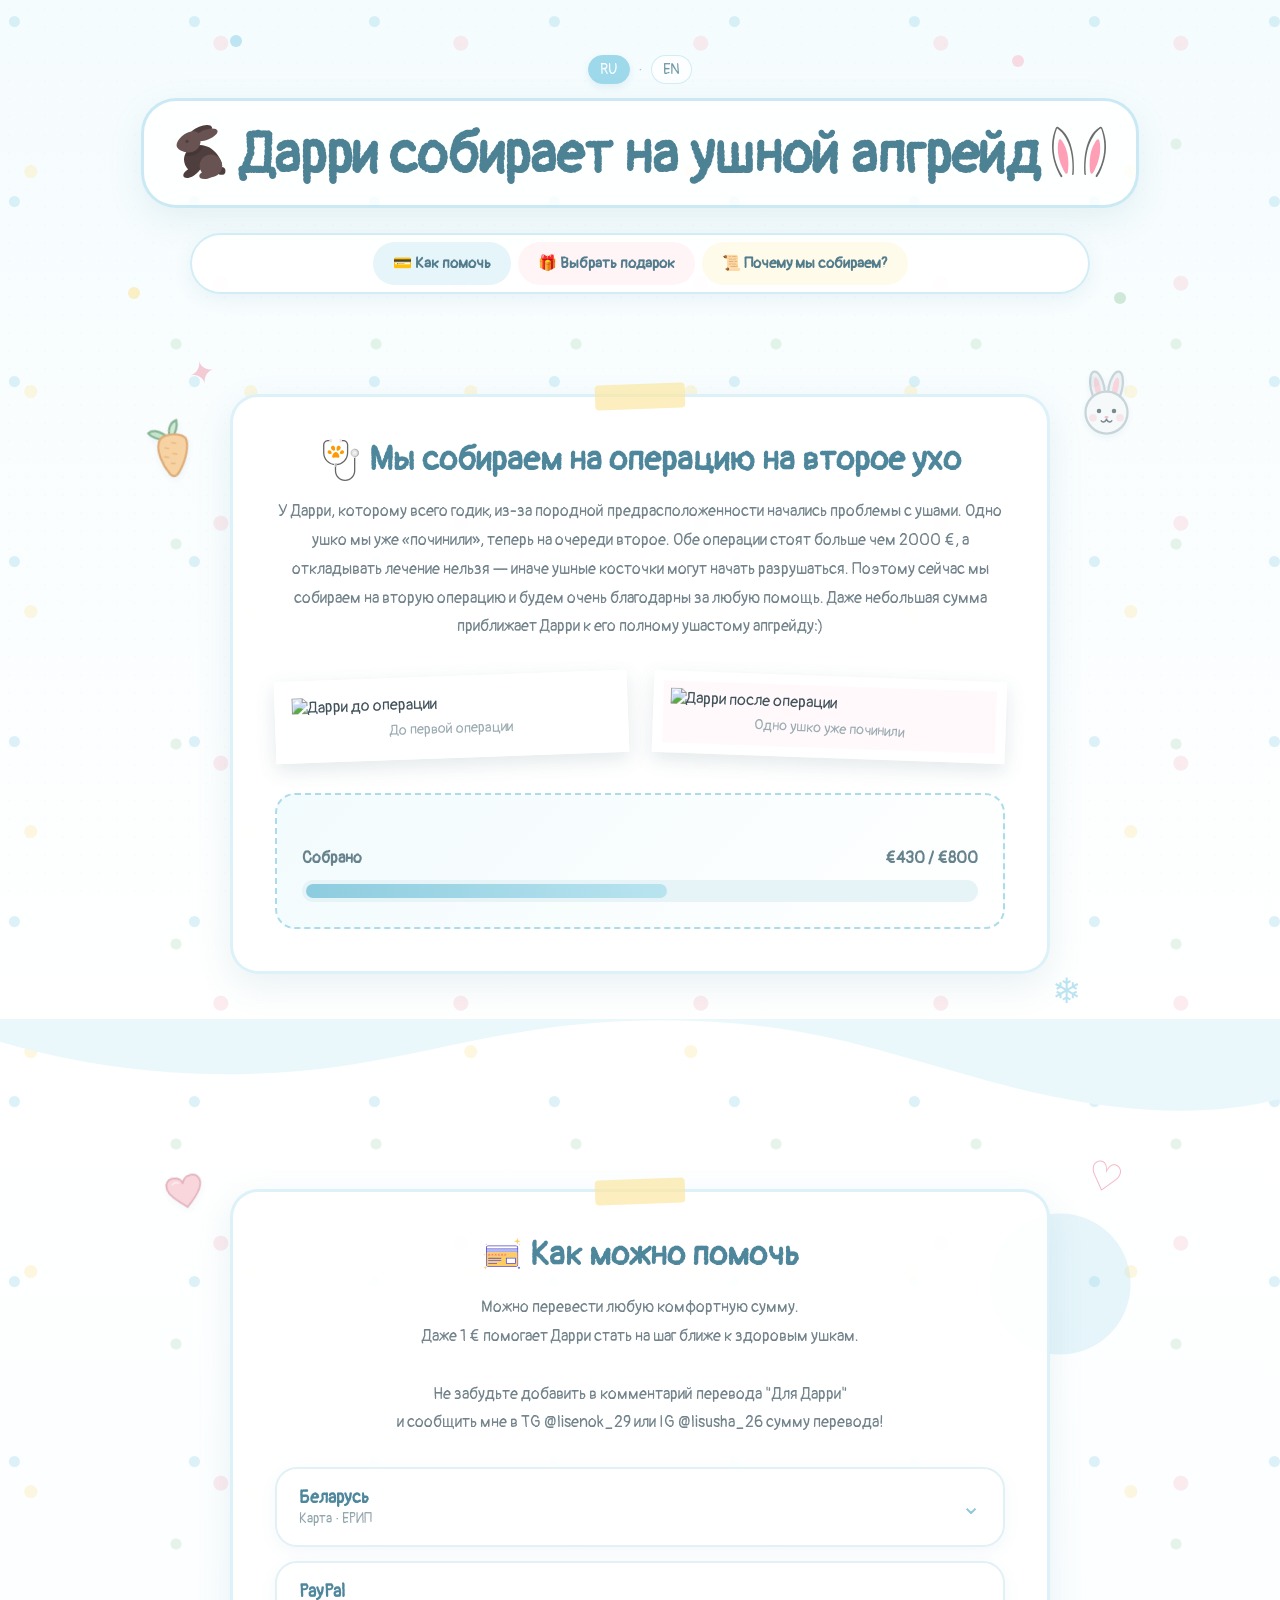
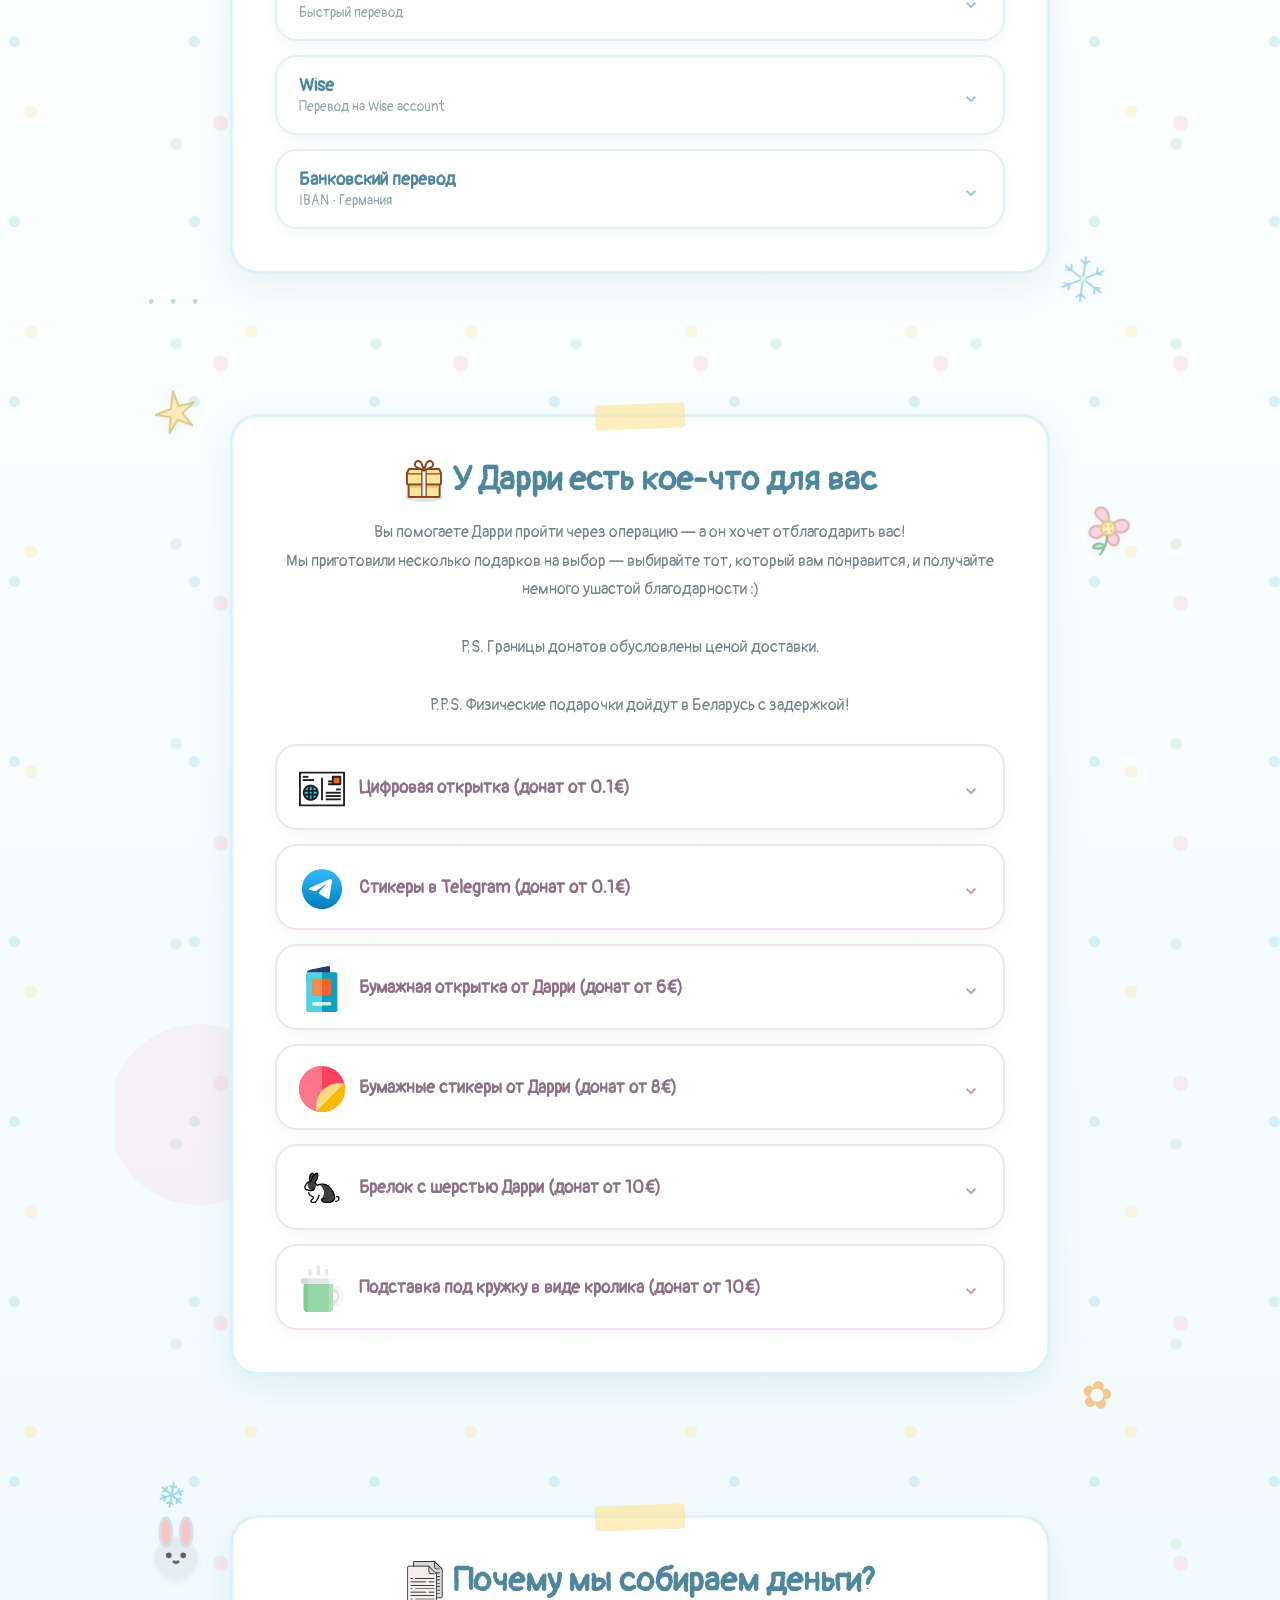
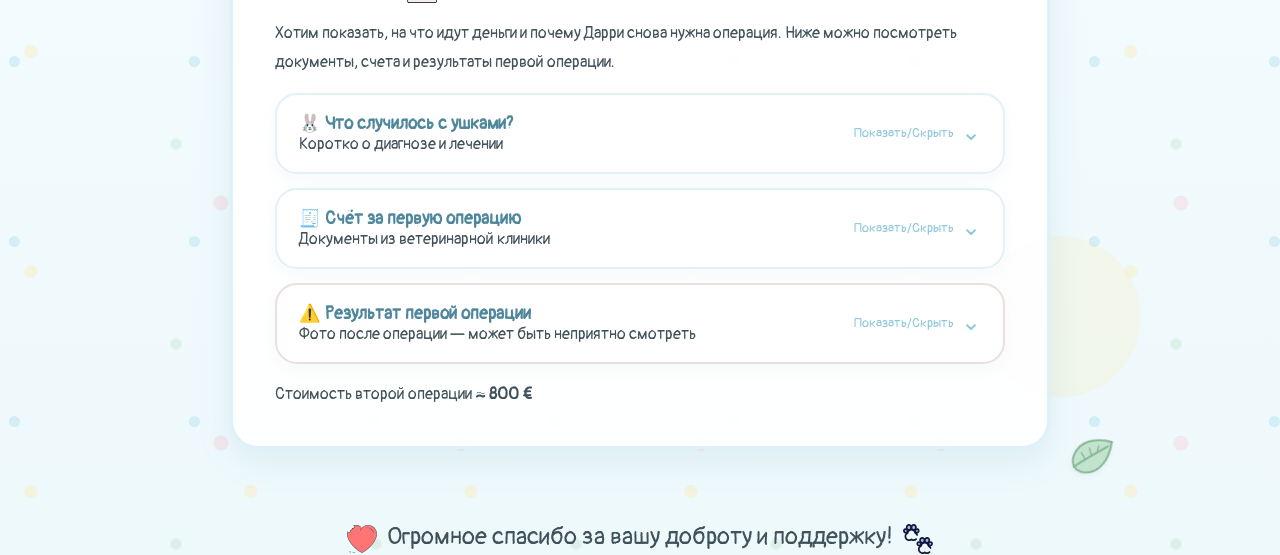
==== commit 411fb4b6: "raised amount update" ====
--- a/index.html
+++ b/index.html
@@ -249,7 +249,7 @@
 
                 <div class="progress-label">
                     <span>Собрано</span>
-                    <span>€300 / €800</span>
+                    <span>€430 / €800</span>
                 </div>
 
                 <div class="progress-bar">
--- a/style.css
+++ b/style.css
@@ -550,7 +550,7 @@
 }
 
 .progress {
-    width: 38%; /* change this */
+    width: 54%; /* change this */
 
     height: 100%;
 
